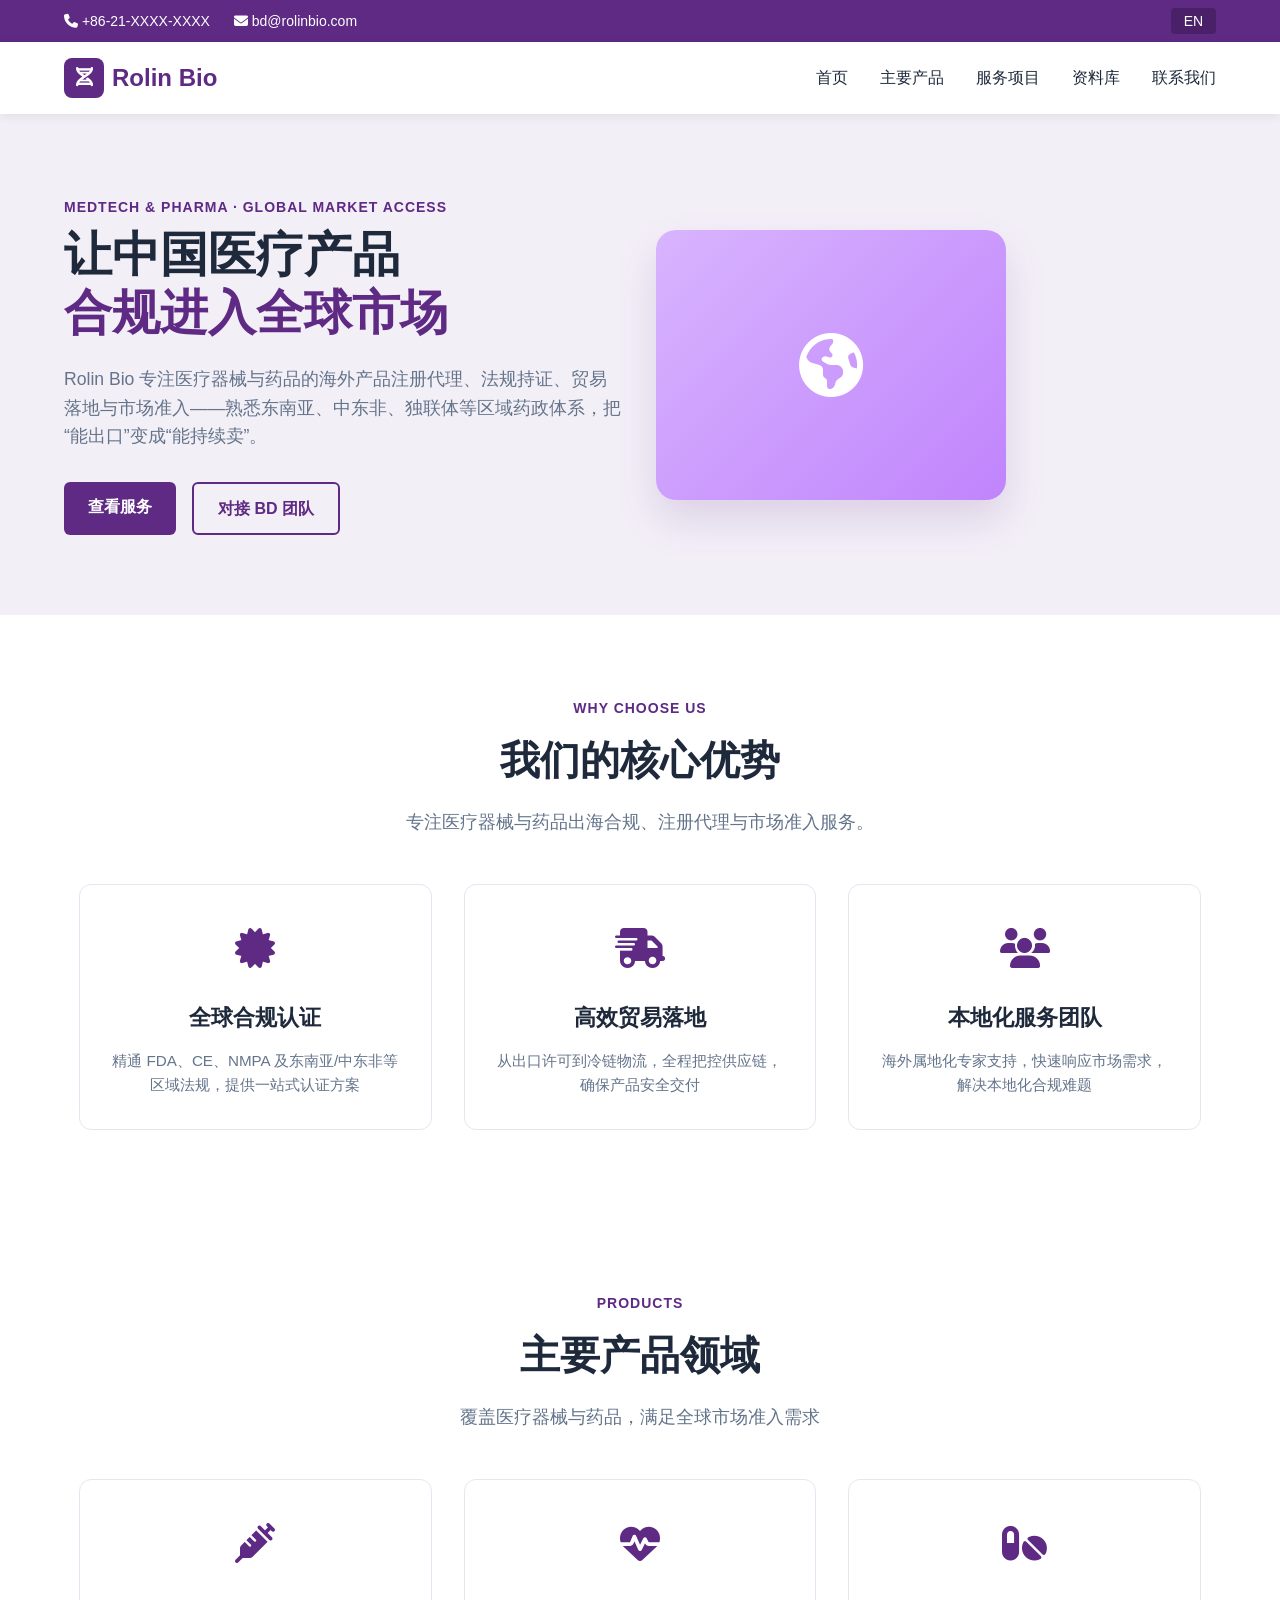
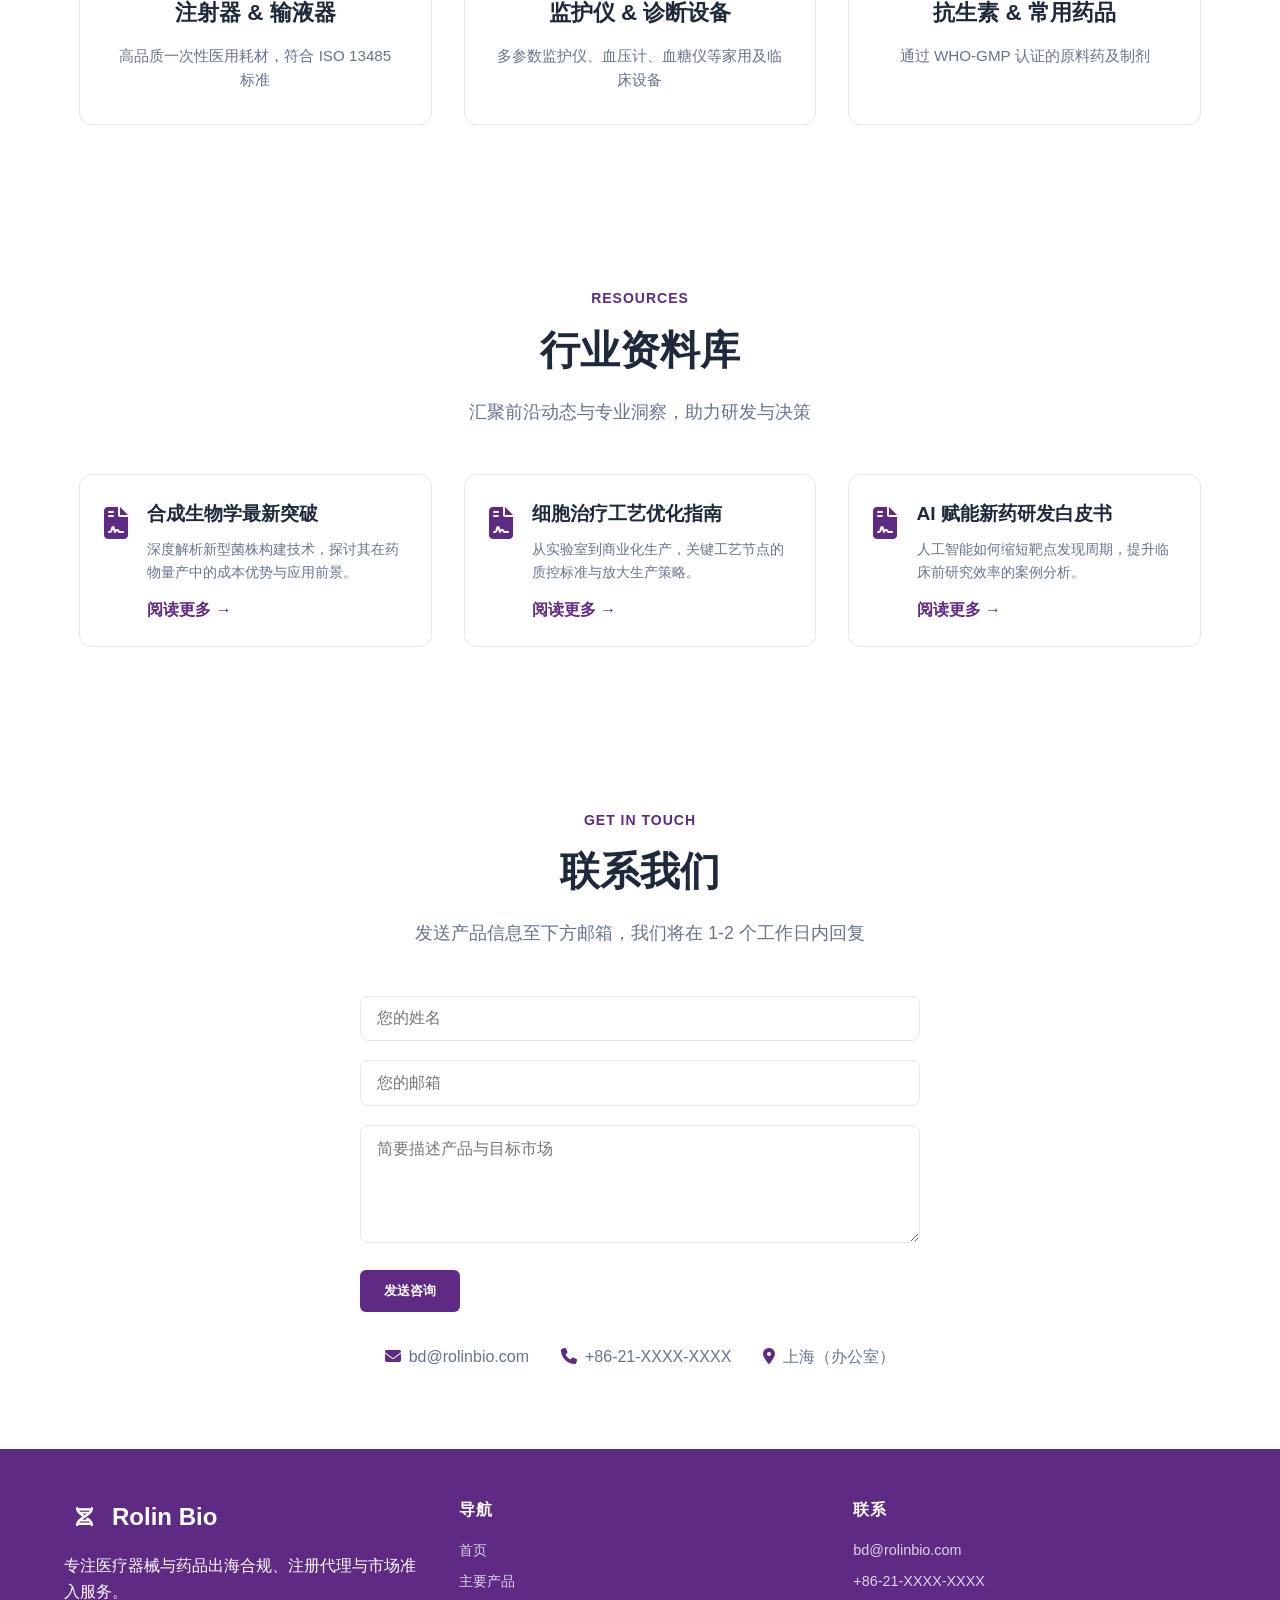
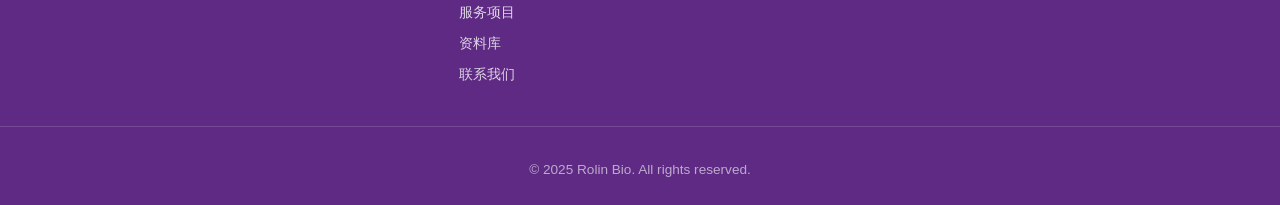
==== index.html @ 02b249c3 "Update index.html" ====
<!DOCTYPE html>
<html lang="zh-CN">
<head>
  <meta charset="UTF-8" />
  <meta name="viewport" content="width=device-width, initial-scale=1.0" />
  <title>Rolin Bio | 医疗器械与药品出海专家</title>
  <link rel="stylesheet" href="https://cdnjs.cloudflare.com/ajax/libs/font-awesome/6.4.0/css/all.min.css" />
  <style>
    *{margin:0;padding:0;box-sizing:border-box}
    body{font-family:'Inter',-apple-system,BlinkMacSystemFont,'Segoe UI',Roboto,sans-serif;line-height:1.6;color:#1e293b;background:#fff}
    :root{--primary:#5E2A84;--primary-dark:#4A2169;--primary-light:#F3EFF7;--text-dark:#1e293b;--text-light:#64748b;--white:#fff;--border:#e2e8f0}
    .container{width:90%;max-width:1200px;margin:0 auto;padding:0 15px}
    .tag{display:inline-block;font-size:.875rem;font-weight:600;text-transform:uppercase;letter-spacing:1px;color:var(--primary);margin-bottom:.5rem}
    .btn{display:inline-block;padding:.75rem 1.5rem;border-radius:6px;text-decoration:none;font-weight:600;cursor:pointer;transition:all .3s ease;border:none}
    .btn-primary{background:var(--primary);color:var(--white)}.btn-primary:hover{background:var(--primary-dark)}
    .btn-outline{background:transparent;color:var(--primary);border:2px solid var(--primary)}.btn-outline:hover{background:var(--primary);color:var(--white)}
    .tb{background:var(--primary);color:var(--white);padding:.5rem 0}
    .tb-in{display:flex;justify-content:space-between;align-items:center;width:90%;max-width:1200px;margin:0 auto}
    .tb-l span{margin-right:1.5rem;font-size:.875rem}
    .tb-r .lang-btn{background:var(--primary-dark);color:var(--white);border:none;padding:.3rem .8rem;border-radius:4px;cursor:pointer;font-size:.875rem}
    .hb{background:var(--white);box-shadow:0 2px 10px rgba(0,0,0,.08);position:sticky;top:0;z-index:100}
    .hb-in{display:flex;justify-content:space-between;align-items:center;width:90%;max-width:1200px;margin:0 auto;padding:1rem 0}
    .logo{display:flex;align-items:center;text-decoration:none;font-size:1.5rem;font-weight:700;color:var(--primary)}
    .logo .ico{width:40px;height:40px;margin-right:.5rem;background:var(--primary);border-radius:8px;display:flex;align-items:center;justify-content:center;color:var(--white);font-size:1.2rem}
    .hm ul{display:flex;list-style:none}
    .hm li{margin-left:2rem}
    .hm a{text-decoration:none;color:var(--text-dark);font-weight:500;transition:color .3s}
    .hm a:hover,.hm a.active{color:var(--primary)}
    .hb-burger{display:none;flex-direction:column;justify-content:space-around;width:30px;height:25px;background:transparent;border:none;cursor:pointer}
    .hb-burger span{display:block;height:3px;width:100%;background:var(--text-dark);border-radius:3px}
    .hero{padding:5rem 0;background:var(--primary-light)}
    .hero-in{display:flex;align-items:center;justify-content:space-between;width:90%;max-width:1200px;margin:0 auto}
    .hero-text{flex:1;padding-right:2rem}
    .hero-text h1{font-size:3rem;line-height:1.2;margin-bottom:1.5rem;color:var(--text-dark)}
    .hero-text h1 span{color:var(--primary)}
    .hero-text p{font-size:1.1rem;color:var(--text-light);margin-bottom:2rem;max-width:580px}
    .hero-btns{display:flex;gap:1rem}
    .hero-img{flex:1;text-align:center}
    .hero-img .placeholder{width:350px;height:270px;background:linear-gradient(135deg,#d8b4fe,#c084fc);border-radius:20px;display:flex;align-items:center;justify-content:center;color:var(--white);font-size:4rem;box-shadow:0 20px 40px rgba(94,42,132,.15)}
    .section-header{text-align:center;margin-bottom:3rem}
    .section-header h2{font-size:2.5rem;color:var(--text-dark);margin-bottom:1rem}
    .section-header p{font-size:1.1rem;color:var(--text-light);max-width:660px;margin:0 auto}
    .features,.products,.resources,.contact{padding:5rem 0}
    .features-grid,.products-grid,.resources-list{display:grid;grid-template-columns:repeat(auto-fit,minmax(280px,1fr));gap:2rem}
    .card{background:var(--white);border:1px solid var(--border);border-radius:12px;padding:2rem;text-align:center;transition:transform .3s,box-shadow .3s}
    .card:hover{transform:translateY(-5px);box-shadow:0 12px 24px rgba(0,0,0,.06)}
    .card .icon{font-size:2.5rem;color:var(--primary);margin-bottom:1.2rem}
    .card h3{font-size:1.4rem;margin-bottom:.8rem;color:var(--text-dark)}
    .card p{color:var(--text-light);font-size:.95rem}
    .resource-card{background:var(--white);border:1px solid var(--border);border-radius:12px;padding:1.5rem;display:flex;gap:1.2rem;align-items:flex-start}
    .resource-card .icon{font-size:2rem;color:var(--primary)}
    .resource-card h3{font-size:1.2rem;margin-bottom:.5rem;color:var(--text-dark)}
    .resource-card p{color:var(--text-light);font-size:.9rem;margin-bottom:.8rem}
    .resource-link{color:var(--primary);font-weight:600;text-decoration:none}
    .contact-form{max-width:560px;margin:0 auto 2rem}
    .form-group{margin-bottom:1.2rem}
    .form-group input,.form-group textarea{width:100%;padding:.8rem 1rem;border:1px solid var(--border);border-radius:8px;font-size:1rem;font-family:inherit;transition:border-color .3s}
    .form-group input:focus,.form-group textarea:focus{outline:none;border-color:var(--primary)}
    .contact-info{display:flex;justify-content:center;gap:2rem;flex-wrap:wrap;margin-top:2rem}
    .info-item{display:flex;align-items:center;gap:.5rem;color:var(--text-light)}
    .info-item i{color:var(--primary)}
    .ft{background:var(--primary);color:var(--white);padding:3rem 0 1.5rem}
    .fg{display:grid;grid-template-columns:repeat(auto-fit,minmax(200px,1fr));gap:2rem;width:90%;max-width:1200px;margin:0 auto}
    .fb .logo{color:var(--white);margin-bottom:1rem}
    .ff h4{font-size:1rem;margin-bottom:1rem;text-transform:uppercase;letter-spacing:1px}
    .ff a,.ff p{color:rgba(255,255,255,.8);text-decoration:none;display:block;margin-bottom:.5rem;font-size:.9rem}
    .ff a:hover{color:var(--white)}
    .fbot{text-align:center;padding-top:2rem;margin-top:2rem;border-top:1px solid rgba(255,255,255,.15);font-size:.85rem;color:rgba(255,255,255,.6)}
    @media(max-width:868px){
      .hm ul{display:none;flex-direction:column;background:var(--white);position:absolute;top:73px;left:0;width:100%;padding:1.5rem;box-shadow:0 8px 16px rgba(0,0,0,.1)}
      .hm ul.open{display:flex}
      .hm li{margin:.5rem 0}
      .hb-burger{display:flex}
      .hero-in{flex-direction:column;text-align:center}
      .hero-text{padding-right:0;margin-bottom:2rem}
      .hero-btns{justify-content:center}
      .hero-img .placeholder{width:280px;height:210px;font-size:3rem}
    }
    @media(max-width:480px){.hero-text h1{font-size:2rem}.section-header h2{font-size:1.8rem}}
  </style>
</head>
<body>
<div class="tb"><div class="tb-in">
  <div class="tb-l"><span><i class="fa-solid fa-phone"></i> +86-21-XXXX-XXXX</span><span><i class="fa-solid fa-envelope"></i> bd@rolinbio.com</span></div>
  <div class="tb-r"><button id="langBtn" class="lang-btn">EN</button></div>
</div></div>
<header class="hb"><div class="hb-in">
  <a href="index.html" class="logo"><span class="ico"><i class="fa-solid fa-dna"></i></span> Rolin Bio</a>
  <nav class="hm"><ul id="menu">
    <li><a href="index.html" data-i18n="m-home">首页</a></li>
    <li><a href="product.html" data-i18n="m-prod">主要产品</a></li>
    <li><a href="services.html" data-i18n="m-serv">服务项目</a></li>
    <li><a href="library.html" data-i18n="m-lib">资料库</a></li>
    <li><a href="contact.html" data-i18n="m-contact">联系我们</a></li>
  </ul></nav>
  <button class="hb-burger" id="burgerBtn" aria-label="菜单"><span></span><span></span><span></span></button>
</div></header>
<section class="hero"><div class="hero-in">
  <div class="hero-text">
    <span class="tag" data-i18n="hero-tag">MEDTECH & PHARMA · GLOBAL MARKET ACCESS</span>
    <h1 data-i18n="hero-title">让中国医疗产品<br /><span>合规进入全球市场</span></h1>
    <p data-i18n="hero-desc">Rolin Bio 专注医疗器械与药品的海外产品注册代理、法规持证、贸易落地与市场准入——熟悉东南亚、中东非、独联体等区域药政体系，把“能出口”变成“能持续卖”。</p>
    <div class="hero-btns"><a href="services.html" class="btn btn-primary" data-i18n="hero-btn1">查看服务</a><a href="#contact" class="btn btn-outline" data-i18n="hero-btn2">对接 BD 团队</a></div>
  </div>
  <div class="hero-img"><div class="placeholder"><i class="fa-solid fa-globe-americas"></i></div></div>
</div></section>
<section class="features"><div class="container">
  <div class="section-header">
    <span class="tag" data-i18n="f-tag">WHY CHOOSE US</span>
    <h2 data-i18n="f-title">我们的核心优势</h2>
    <p data-i18n="f-desc">以合规为基石，以效率为核心，助力医疗产品全球化布局</p>
  </div>
  <div class="features-grid">
    <div class="card"><div class="icon"><i class="fa-solid fa-certificate"></i></div><h3 data-i18n="f1-title">全球合规认证</h3><p data-i18n="f1-desc">精通 FDA、CE、NMPA 及东南亚/中东非等区域法规，提供一站式认证方案</p></div>
    <div class="card"><div class="icon"><i class="fa-solid fa-shipping-fast"></i></div><h3 data-i18n="f2-title">高效贸易落地</h3><p data-i18n="f2-desc">从出口许可到冷链物流，全程把控供应链，确保产品安全交付</p></div>
    <div class="card"><div class="icon"><i class="fa-solid fa-users"></i></div><h3 data-i18n="f3-title">本地化服务团队</h3><p data-i18n="f3-desc">海外属地化专家支持，快速响应市场需求，解决本地化合规难题</p></div>
  </div>
</div></section>
<section class="products"><div class="container">
  <div class="section-header">
    <span class="tag" data-i18n="p-tag">PRODUCTS</span>
    <h2 data-i18n="p-title">主要产品领域</h2>
    <p data-i18n="p-desc">覆盖医疗器械与药品，满足全球市场准入需求</p>
  </div>
  <div class="products-grid">
    <div class="card"><div class="icon"><i class="fa-solid fa-syringe"></i></div><h3 data-i18n="p1-title">注射器 & 输液器</h3><p data-i18n="p1-desc">高品质一次性医用耗材，符合 ISO 13485 标准</p></div>
    <div class="card"><div class="icon"><i class="fa-solid fa-heart-pulse"></i></div><h3 data-i18n="p2-title">监护仪 & 诊断设备</h3><p data-i18n="p2-desc">多参数监护仪、血压计、血糖仪等家用及临床设备</p></div>
    <div class="card"><div class="icon"><i class="fa-solid fa-pills"></i></div><h3 data-i18n="p3-title">抗生素 & 常用药品</h3><p data-i18n="p3-desc">通过 WHO-GMP 认证的原料药及制剂</p></div>
  </div>
</div></section>
<section class="resources"><div class="container">
  <div class="section-header">
    <span class="tag" data-i18n="r-tag">RESOURCES</span>
    <h2 data-i18n="r-title">行业资料库</h2>
    <p data-i18n="r-desc">汇聚前沿动态与专业洞察，助力研发与决策</p>
  </div>
  <div class="resources-list">
    <article class="resource-card"><div class="icon"><i class="fa-solid fa-file-contract"></i></div><div><h3 data-i18n="r1-title">合成生物学最新突破</h3><p data-i18n="r1-desc">深度解析新型菌株构建技术，探讨其在药物量产中的成本优势与应用前景。</p><a href="#" class="resource-link" data-i18n="read-more">阅读更多 →</a></div></article>
    <article class="resource-card"><div class="icon"><i class="fa-solid fa-file-contract"></i></div><div><h3 data-i18n="r2-title">细胞治疗工艺优化指南</h3><p data-i18n="r2-desc">从实验室到商业化生产，关键工艺节点的质控标准与放大生产策略。</p><a href="#" class="resource-link" data-i18n="read-more">阅读更多 →</a></div></article>
    <article class="resource-card"><div class="icon"><i class="fa-solid fa-file-contract"></i></div><div><h3 data-i18n="r3-title">AI 赋能新药研发白皮书</h3><p data-i18n="r3-desc">人工智能如何缩短靶点发现周期，提升临床前研究效率的案例分析。</p><a href="#" class="resource-link" data-i18n="read-more">阅读更多 →</a></div></article>
  </div>
</div></section>
<section class="contact" id="contact"><div class="container">
  <div class="section-header">
    <span class="tag" data-i18n="ct-tag">GET IN TOUCH</span>
    <h2 data-i18n="ct-title">联系我们</h2>
    <p data-i18n="ct-lead">发送产品信息至下方邮箱，我们将在 1-2 个工作日内回复</p>
  </div>
  <form class="contact-form">
    <div class="form-group"><input type="text" placeholder="您的姓名" required data-i18n-placeholder="ct-name-placeholder" /></div>
    <div class="form-group"><input type="email" placeholder="您的邮箱" required data-i18n-placeholder="ct-mail-placeholder" /></div>
    <div class="form-group"><textarea placeholder="简要描述产品与目标市场" rows="5" required data-i18n-placeholder="ct-msg-placeholder"></textarea></div>
    <button type="submit" class="btn btn-primary" data-i18n="ct-send">发送咨询</button>
  </form>
  <div class="contact-info">
    <div class="info-item"><i class="fa-solid fa-envelope"></i><span data-i18n="ct-mail">bd@rolinbio.com</span></div>
    <div class="info-item"><i class="fa-solid fa-phone"></i><span data-i18n="ct-tel">+86-21-XXXX-XXXX</span></div>
    <div class="info-item"><i class="fa-solid fa-location-dot"></i><span data-i18n="ct-addr">上海（办公室）</span></div>
  </div>
</div></section>
<footer class="ft"><div class="fg">
  <div class="fb"><a href="index.html" class="logo"><span class="ico"><i class="fa-solid fa-dna"></i></span> Rolin Bio</a><p data-i18n="f-desc">专注医疗器械与药品出海合规、注册代理与市场准入服务。</p></div>
  <div class="ff"><h4 data-i18n="nav">导航</h4><a href="index.html" data-i18n="m-home">首页</a><a href="product.html" data-i18n="m-prod">主要产品</a><a href="services.html" data-i18n="m-serv">服务项目</a><a href="library.html" data-i18n="m-lib">资料库</a><a href="contact.html" data-i18n="m-contact">联系我们</a></div>
  <div class="ff"><h4 data-i18n="contact">联系</h4><p data-i18n="contact-email">bd@rolinbio.com</p><p data-i18n="contact-tel">+86-21-XXXX-XXXX</p></div>
</div><div class="fbot"><span>&copy; 2025 Rolin Bio. All rights reserved.</span></div></footer>
<script>
const L={zh:{"site-title":"Rolin Bio | 医疗器械与药品出海专家","m-home":"首页","m-prod":"主要产品","m-serv":"服务项目","m-lib":"资料库","m-contact":"联系我们","hero-tag":"MEDTECH & PHARMA · GLOBAL MARKET ACCESS","hero-title":"让中国医疗产品<br><span>合规进入全球市场</span>","hero-desc":"Rolin Bio 专注医疗器械与药品的海外产品注册代理、法规持证、贸易落地与市场准入——熟悉东南亚、中东非、独联体等区域药政体系，把“能出口”变成“能持续卖”。","hero-btn1":"查看服务","hero-btn2":"对接 BD 团队","f-tag":"WHY CHOOSE US","f-title":"我们的核心优势","f-desc":"以合规为基石，以效率为核心，助力医疗产品全球化布局","f1-title":"全球合规认证","f1-desc":"精通 FDA、CE、NMPA 及东南亚/中东非等区域法规，提供一站式认证方案","f2-title":"高效贸易落地","f2-desc":"从出口许可到冷链物流，全程把控供应链，确保产品安全交付","f3-title":"本地化服务团队","f3-desc":"海外属地化专家支持，快速响应市场需求，解决本地化合规难题","p-tag":"PRODUCTS","p-title":"主要产品领域","p-desc":"覆盖医疗器械与药品，满足全球市场准入需求","p1-title":"注射器 & 输液器","p1-desc":"高品质一次性医用耗材，符合 ISO 13485 标准","p2-title":"监护仪 & 诊断设备","p2-desc":"多参数监护仪、血压计、血糖仪等家用及临床设备","p3-title":"抗生素 & 常用药品","p3-desc":"通过 WHO-GMP 认证的原料药及制剂","r-tag":"RESOURCES","r-title":"行业资料库","r-desc":"汇聚前沿动态与专业洞察，助力研发与决策","r1-title":"合成生物学最新突破","r1-desc":"深度解析新型菌株构建技术，探讨其在药物量产中的成本优势与应用前景。","r2-title":"细胞治疗工艺优化指南","r2-desc":"从实验室到商业化生产，关键工艺节点的质控标准与放大生产策略。","r3-title":"AI 赋能新药研发白皮书","r3-desc":"人工智能如何缩短靶点发现周期，提升临床前研究效率的案例分析。","read-more":"阅读更多 →","ct-tag":"GET IN TOUCH","ct-title":"联系我们","ct-lead":"发送产品信息至下方邮箱，我们将在 1-2 个工作日内回复","ct-name-placeholder":"您的姓名","ct-mail-placeholder":"您的邮箱","ct-msg-placeholder":"简要描述产品与目标市场","ct-send":"发送咨询","ct-mail":"bd@rolinbio.com","ct-tel":"+86-21-XXXX-XXXX","ct-addr":"上海（办公室）","nav":"导航","contact":"联系","contact-email":"bd@rolinbio.com","contact-tel":"+86-21-XXXX-XXXX","f-desc":"专注医疗器械与药品出海合规、注册代理与市场准入服务。"},
en:{"site-title":"Rolin Bio | MedTech & Pharma Global Access","m-home":"Home","m-prod":"Products","m-serv":"Services","m-lib":"Resources","m-contact":"Contact","hero-tag":"MEDTECH & PHARMA · GLOBAL MARKET ACCESS","hero-title":"Bring Chinese Medical Products<br><span>Compliantly to Global Markets</span>","hero-desc":"Rolin Bio specializes in overseas product registration, regulatory holding, trade execution and market access for medical devices and pharmaceuticals — with deep knowledge of SEA, MENA and CIS frameworks.","hero-btn1":"Our Services","hero-btn2":"Talk to BD Team","f-tag":"WHY CHOOSE US","f-title":"Our Core Advantages","f-desc":"Built on compliance, driven by efficiency – empowering global expansion of medical products.","f1-title":"Global Compliance Certification","f1-desc":"Expertise in FDA, CE, NMPA and regional regulations across SEA, Middle East & Africa – one-stop certification solutions.","f2-title":"Efficient Trade Execution","f2-desc":"Full supply chain control from export permits to cold-chain logistics, ensuring safe delivery.","f3-title":"Local Service Teams","f3-desc":"On-ground experts in target markets providing rapid response and local compliance support.","p-tag":"PRODUCTS","p-title":"Core Product Areas","p-desc":"Covering medical devices and pharmaceuticals to meet global market access needs.","p1-title":"Syringes & Infusion Sets","p1-desc":"High-quality disposable medical consumables, ISO 13485 certified.","p2-title":"Monitors & Diagnostic Devices","p2-desc":"Multi-parameter monitors, blood pressure monitors, glucometers, etc.","p3-title":"Antibiotics & Common Drugs","p3-desc":"WHO-GMP certified APIs and formulations.","r-tag":"RESOURCES","r-title":"Industry Library","r-desc":"Curated insights and updates to support your R&D and decision-making.","r1-title":"Latest Breakthroughs in Synthetic Biology","r1-desc":"In-depth analysis of novel strain construction technology and its cost advantages in drug production.","r2-title":"Cell Therapy Process Optimization Guide","r2-desc":"Quality control standards and scale-up strategies from lab to commercial manufacturing.","r3-title":"AI-Empowered Drug R&D White Paper","r3-desc":"Case studies on how AI shortens target discovery cycles and improves preclinical efficiency.","read-more":"Read more →","ct-tag":"GET IN TOUCH","ct-title":"Contact Us","ct-lead":"Send product information to the email below – we reply within 1-2 business days.","ct-name-placeholder":"Your Name","ct-mail-placeholder":"Your Email","ct-msg-placeholder":"Briefly describe product & target market","ct-send":"Send Inquiry","ct-mail":"bd@rolinbio.com","ct-tel":"+86-21-XXXX-XXXX","ct-addr":"Shanghai (Office)","nav":"Navigation","contact":"Contact","contact-email":"bd@rolinbio.com","contact-tel":"+86-21-XXXX-XXXX","f-desc":"Specializing in medtech & pharma export compliance, registration agency and market access services."}};
let currentLang='zh';function renderLang(lang){const t=L[lang]||L.zh;document.querySelectorAll('[data-i18n]').forEach(el=>{const key=el.getAttribute('data-i18n');if(t[key]!==undefined)el.innerHTML=t[key]});document.querySelectorAll('[data-i18n-placeholder]').forEach(el=>{const key=el.getAttribute('data-i18n-placeholder');if(t[key]!==undefined)el.placeholder=t[key]});document.title=t['site-title']||'Rolin Bio';const btn=document.getElementById('langBtn');if(btn)btn.textContent=(lang==='zh'?'EN':'中文');document.documentElement.lang=lang;currentLang=lang}
document.addEventListener('DOMContentLoaded',()=>{document.getElementById('langBtn')?.addEventListener('click',()=>{renderLang(currentLang==='zh'?'en':'zh')});document.getElementById('burgerBtn')?.addEventListener('click',()=>{document.getElementById('menu')?.classList.toggle('open')});renderLang('zh')});
</script>
</body>
</html>
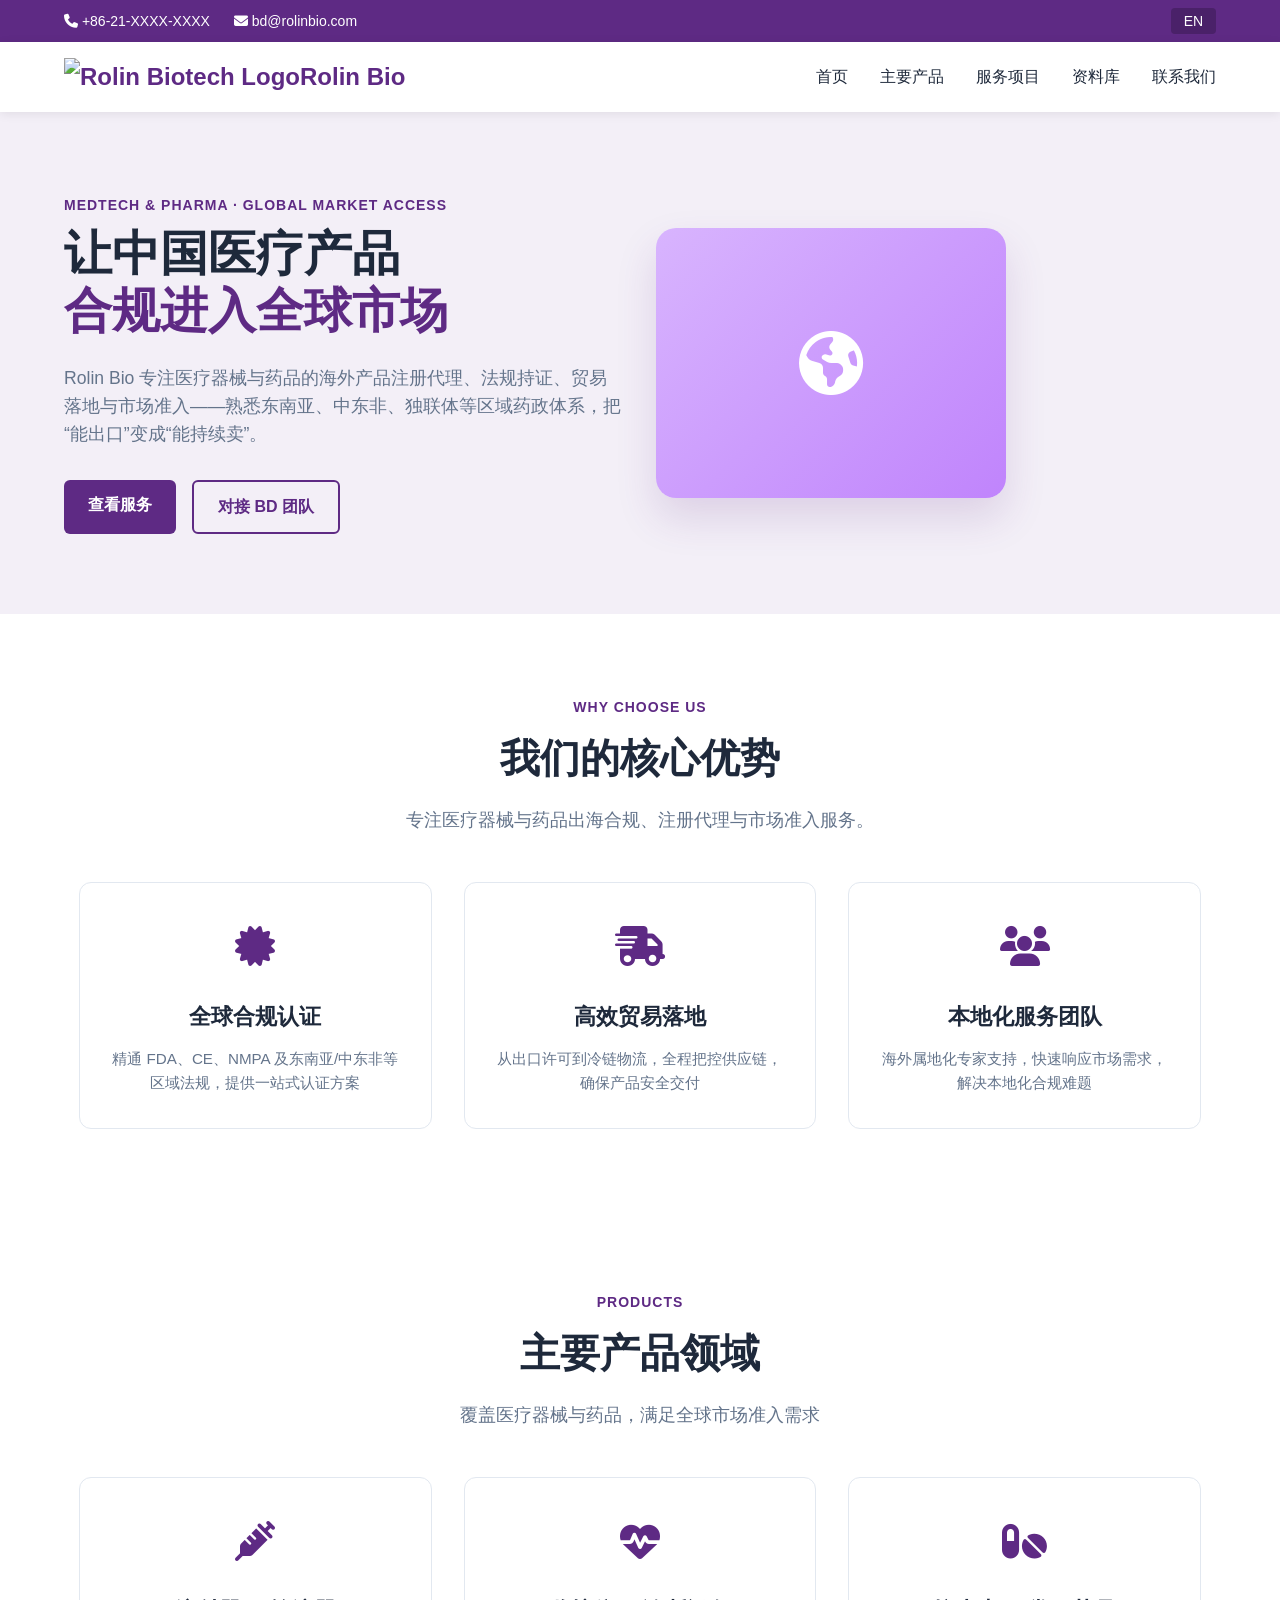
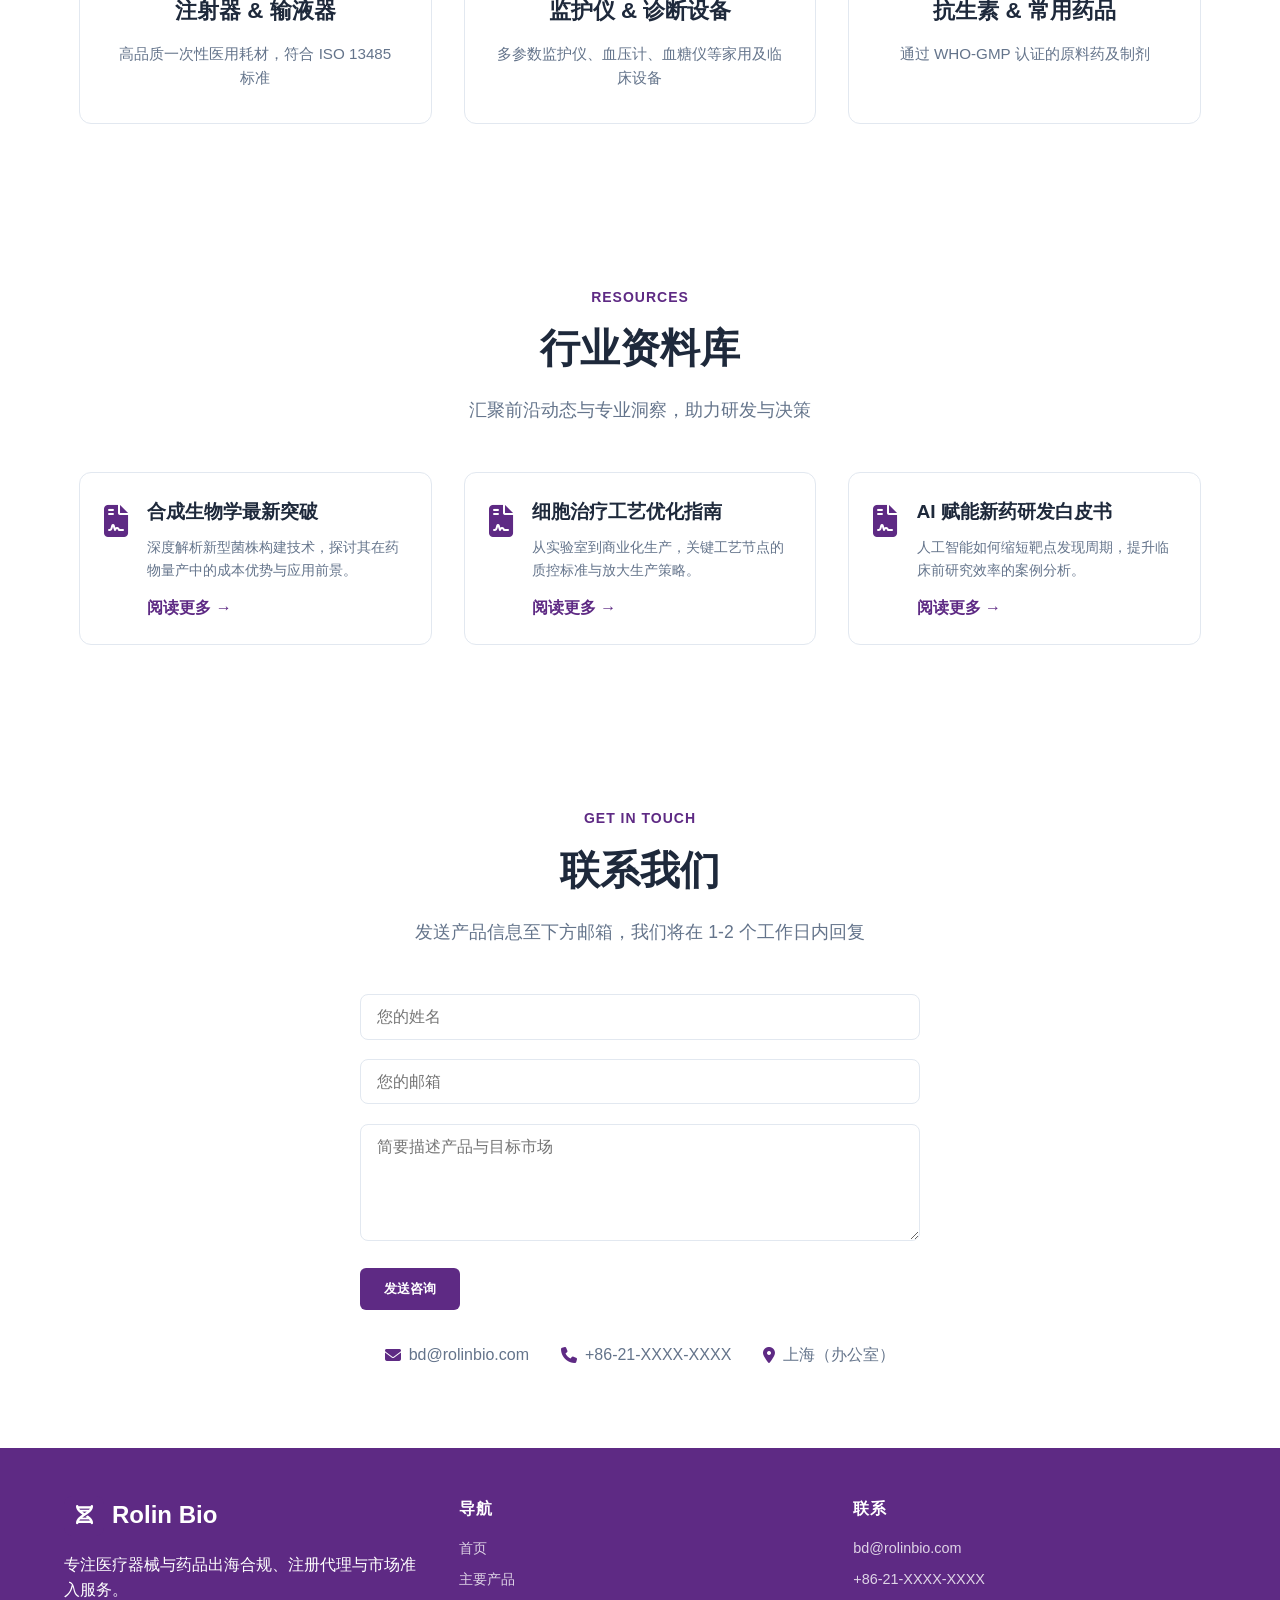
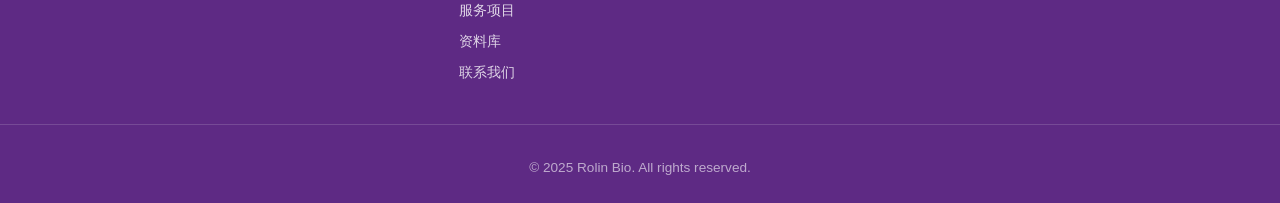
==== commit 2f44e02a: "Update index.html" ====
--- a/index.html
+++ b/index.html
@@ -85,7 +85,10 @@
   <div class="tb-r"><button id="langBtn" class="lang-btn">EN</button></div>
 </div></div>
 <header class="hb"><div class="hb-in">
-  <a href="index.html" class="logo"><span class="ico"><i class="fa-solid fa-dna"></i></span> Rolin Bio</a>
+<a href="index.html" class="logo">
+  <img src="images/logo.png" alt="Rolin Biotech Logo" class="logo-img" />
+  <span class="logo-text">Rolin Bio</span>
+</a>
   <nav class="hm"><ul id="menu">
     <li><a href="index.html" data-i18n="m-home">首页</a></li>
     <li><a href="product.html" data-i18n="m-prod">主要产品</a></li>
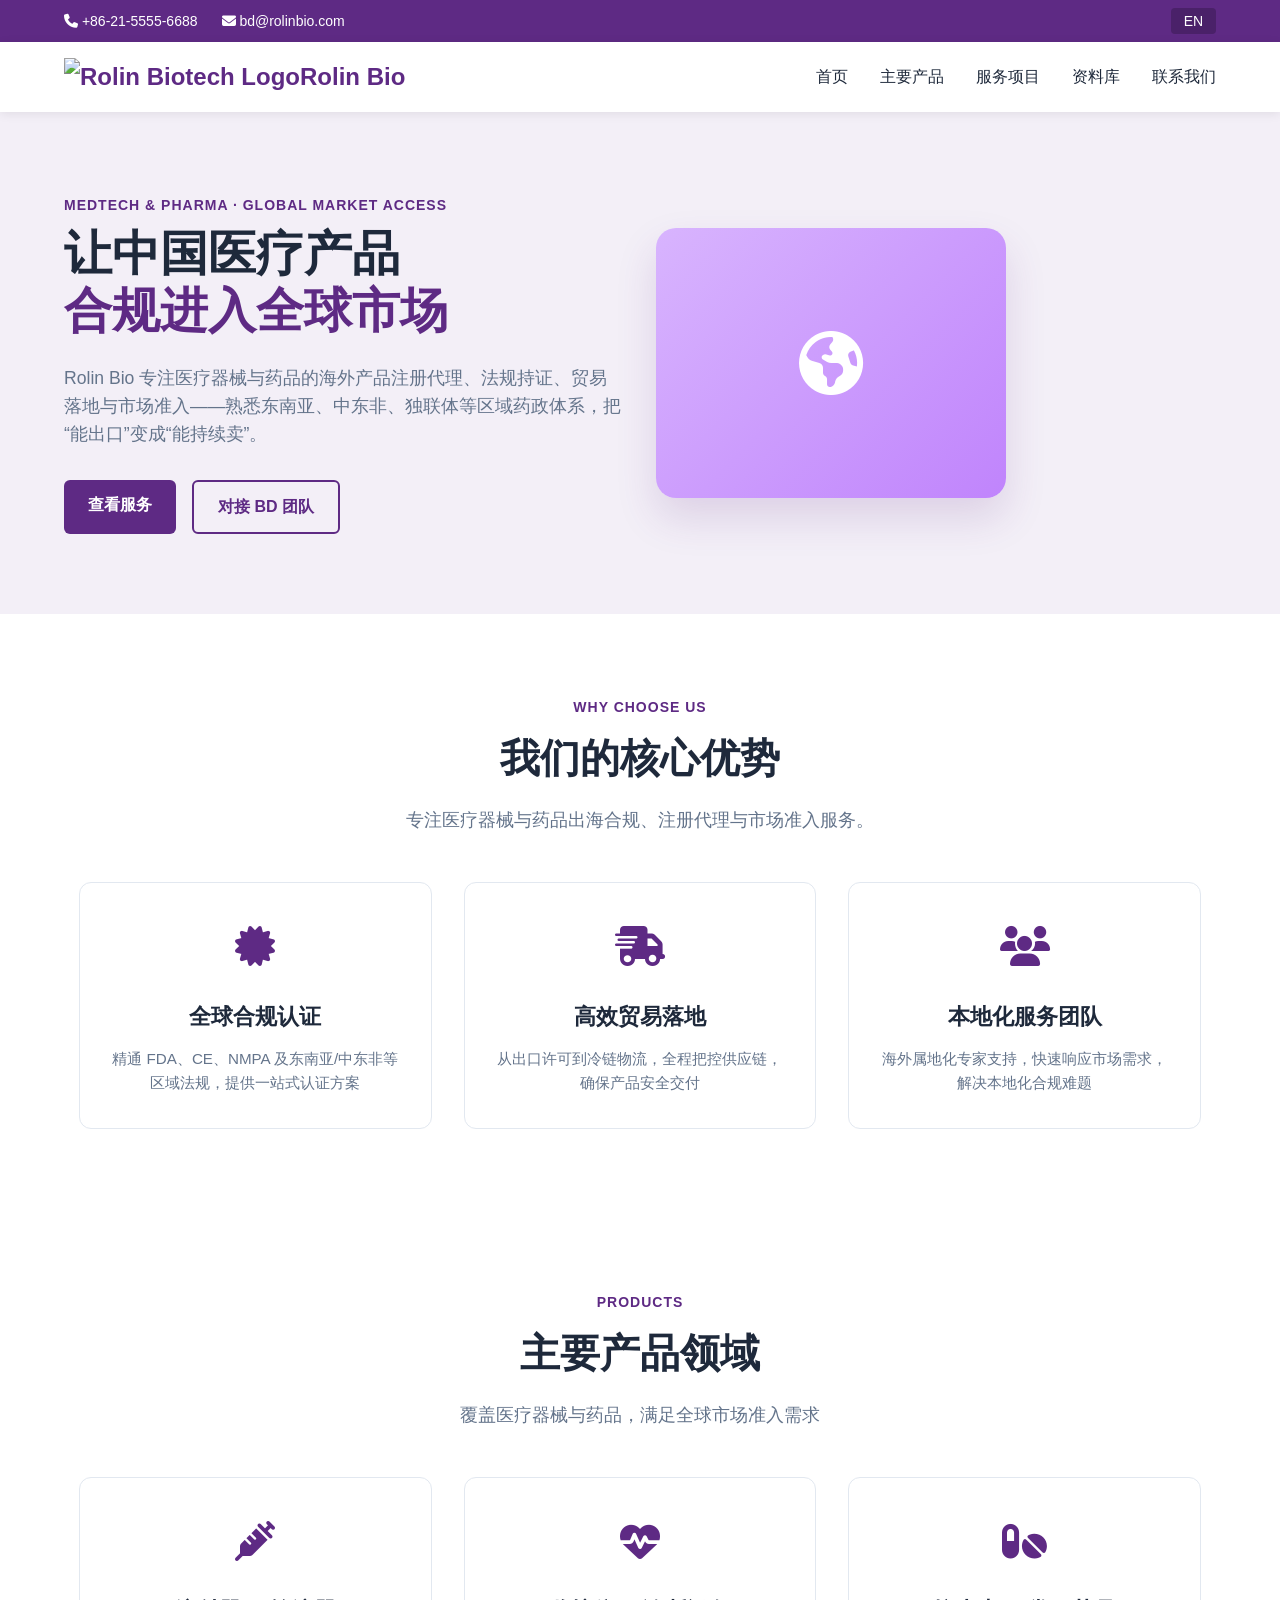
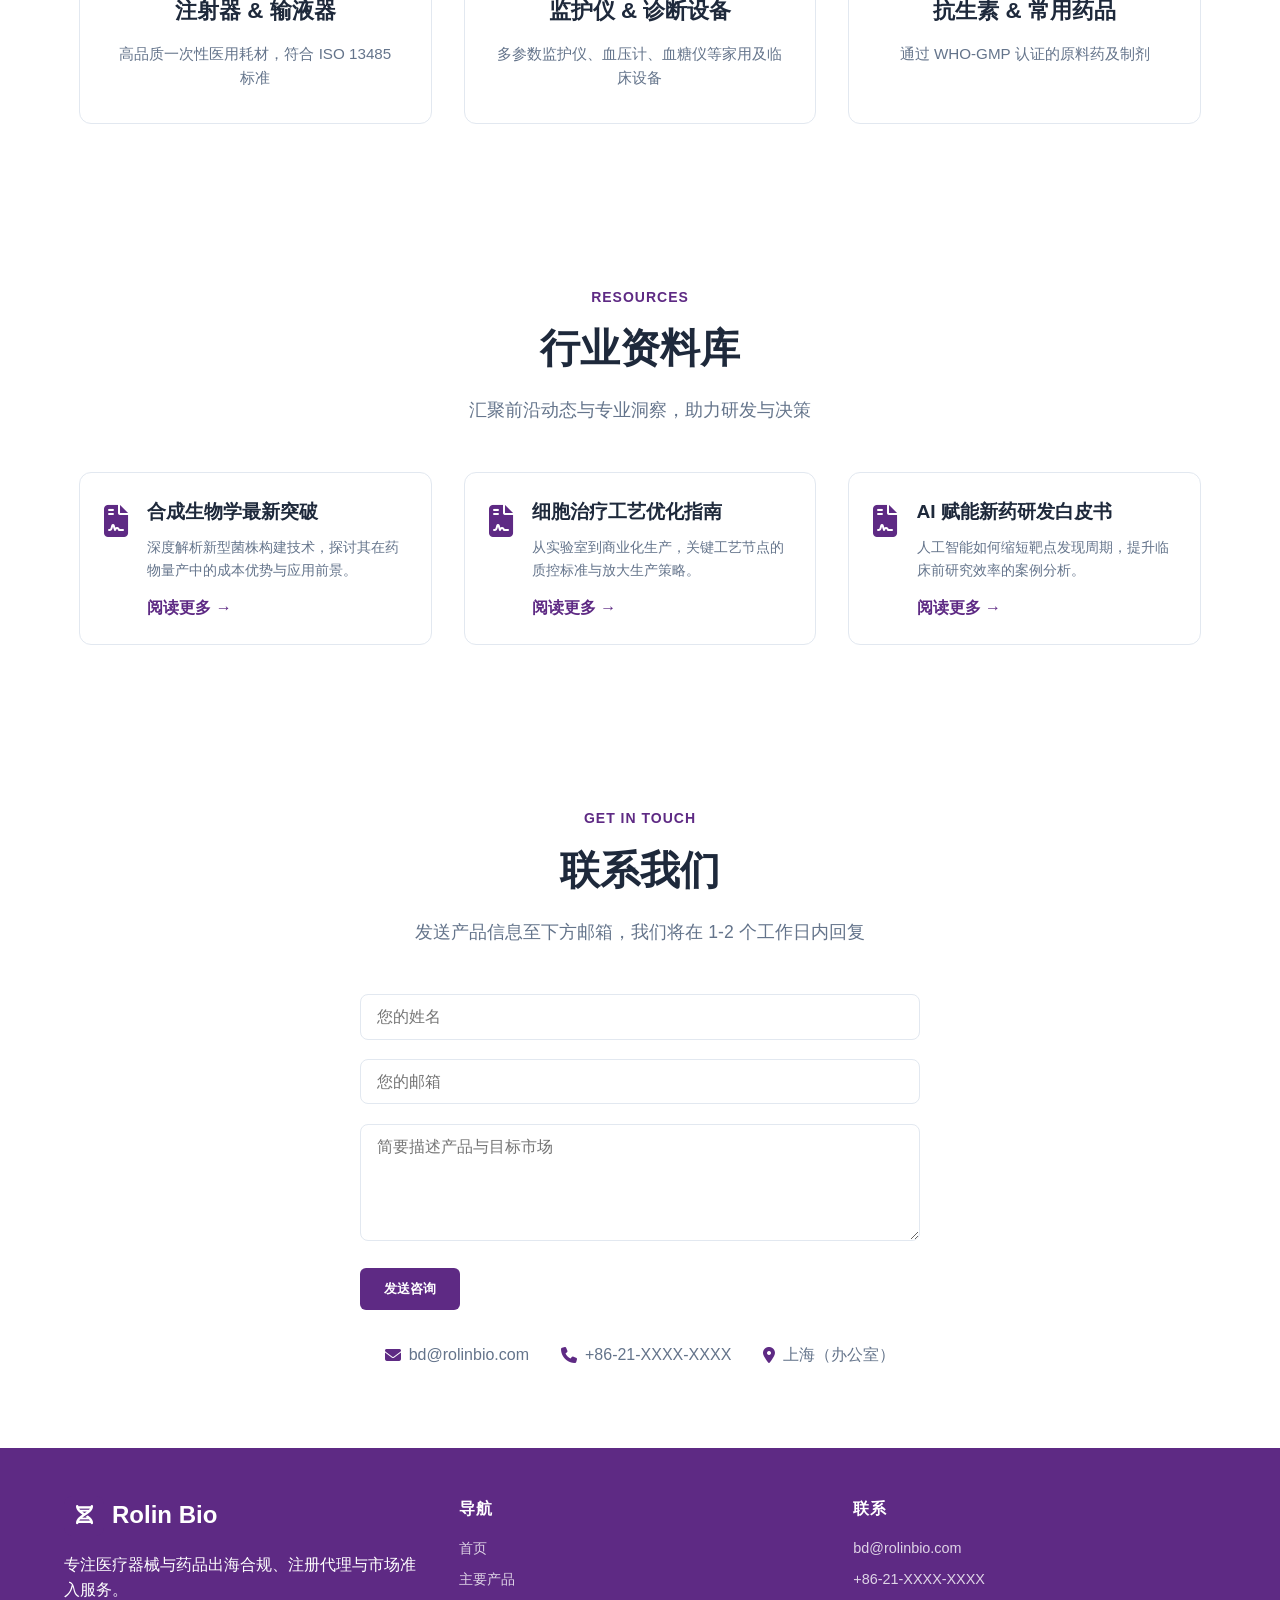
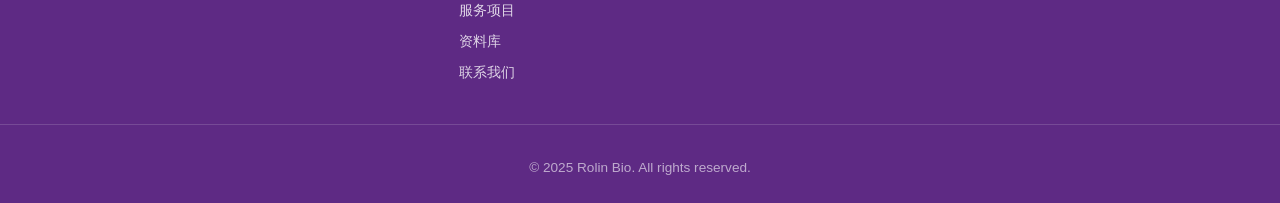
==== commit 75700e6c: "Update index.html" ====
--- a/index.html
+++ b/index.html
@@ -81,7 +81,7 @@
 </head>
 <body>
 <div class="tb"><div class="tb-in">
-  <div class="tb-l"><span><i class="fa-solid fa-phone"></i> +86-21-XXXX-XXXX</span><span><i class="fa-solid fa-envelope"></i> bd@rolinbio.com</span></div>
+  <div class="tb-l"><span><i class="fa-solid fa-phone"></i> +86-21-5555-6688</span><span><i class="fa-solid fa-envelope"></i> bd@rolinbio.com</span></div>
   <div class="tb-r"><button id="langBtn" class="lang-btn">EN</button></div>
 </div></div>
 <header class="hb"><div class="hb-in">
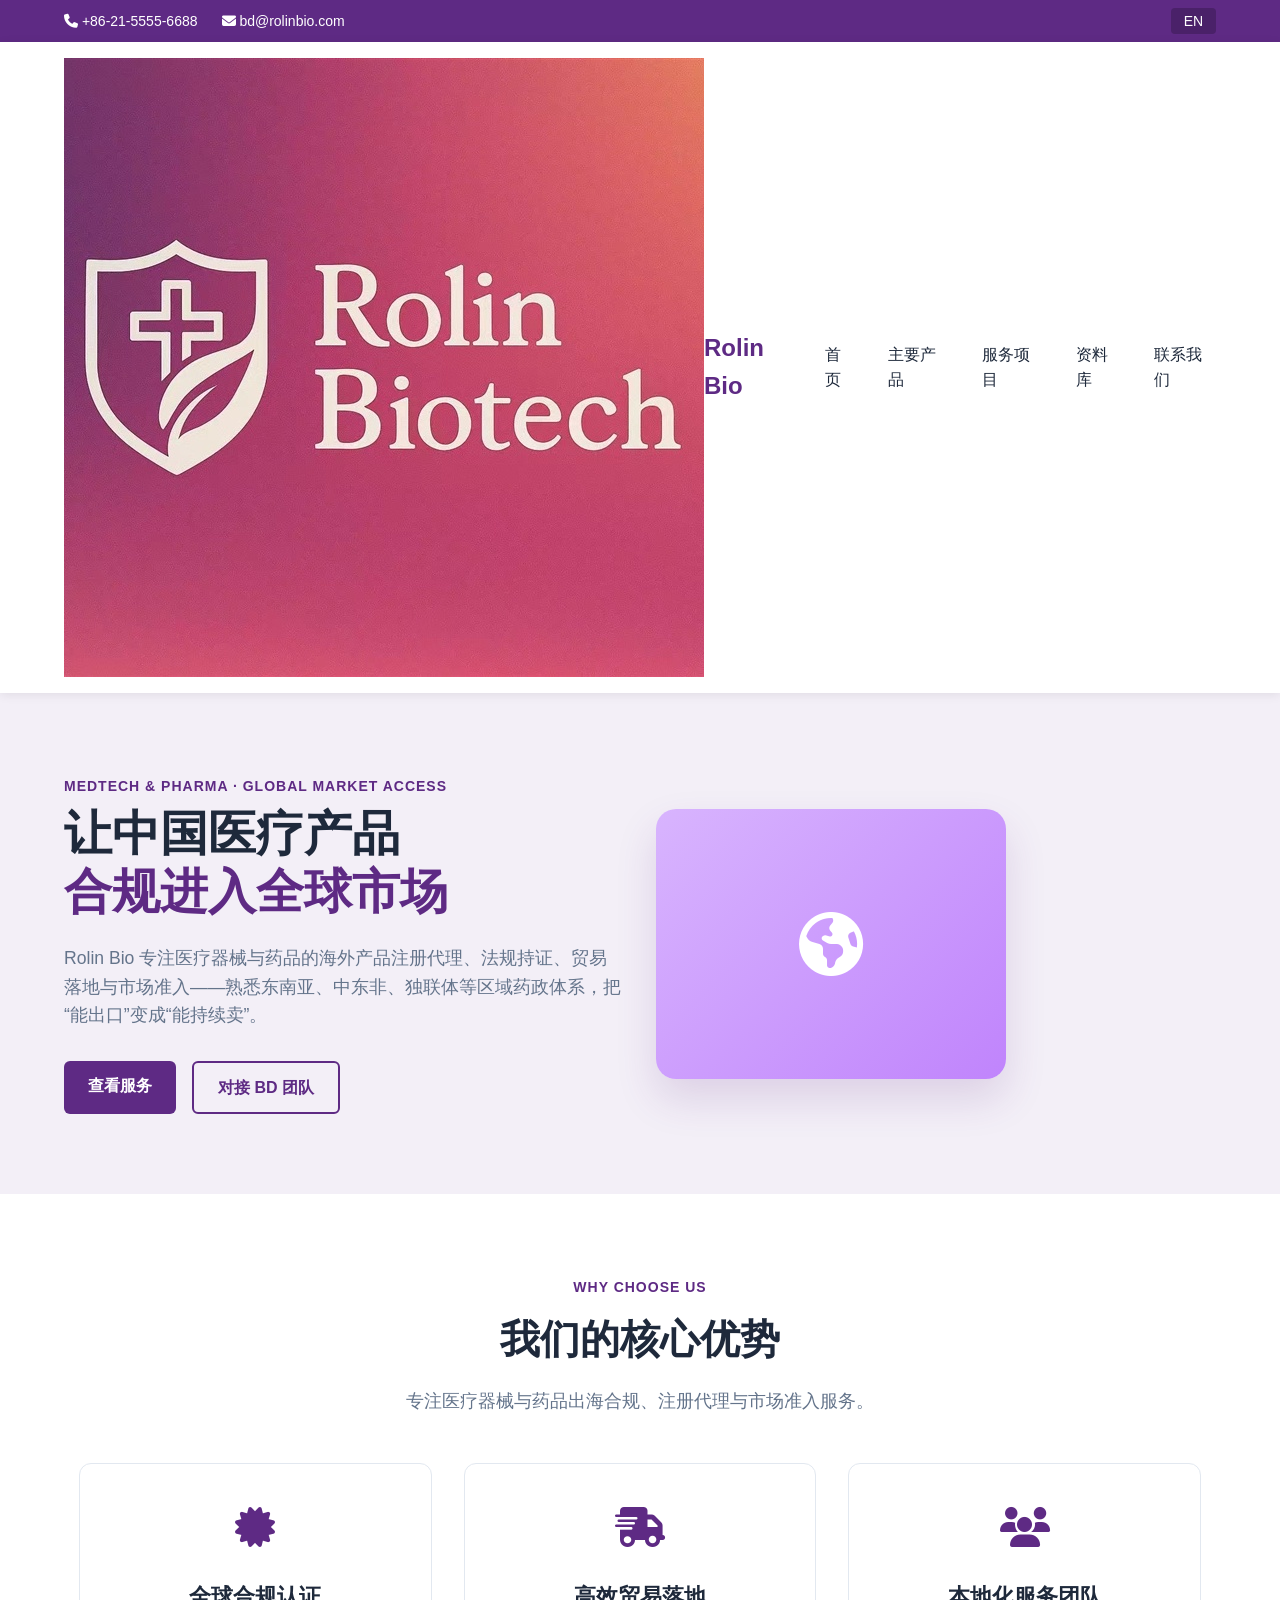
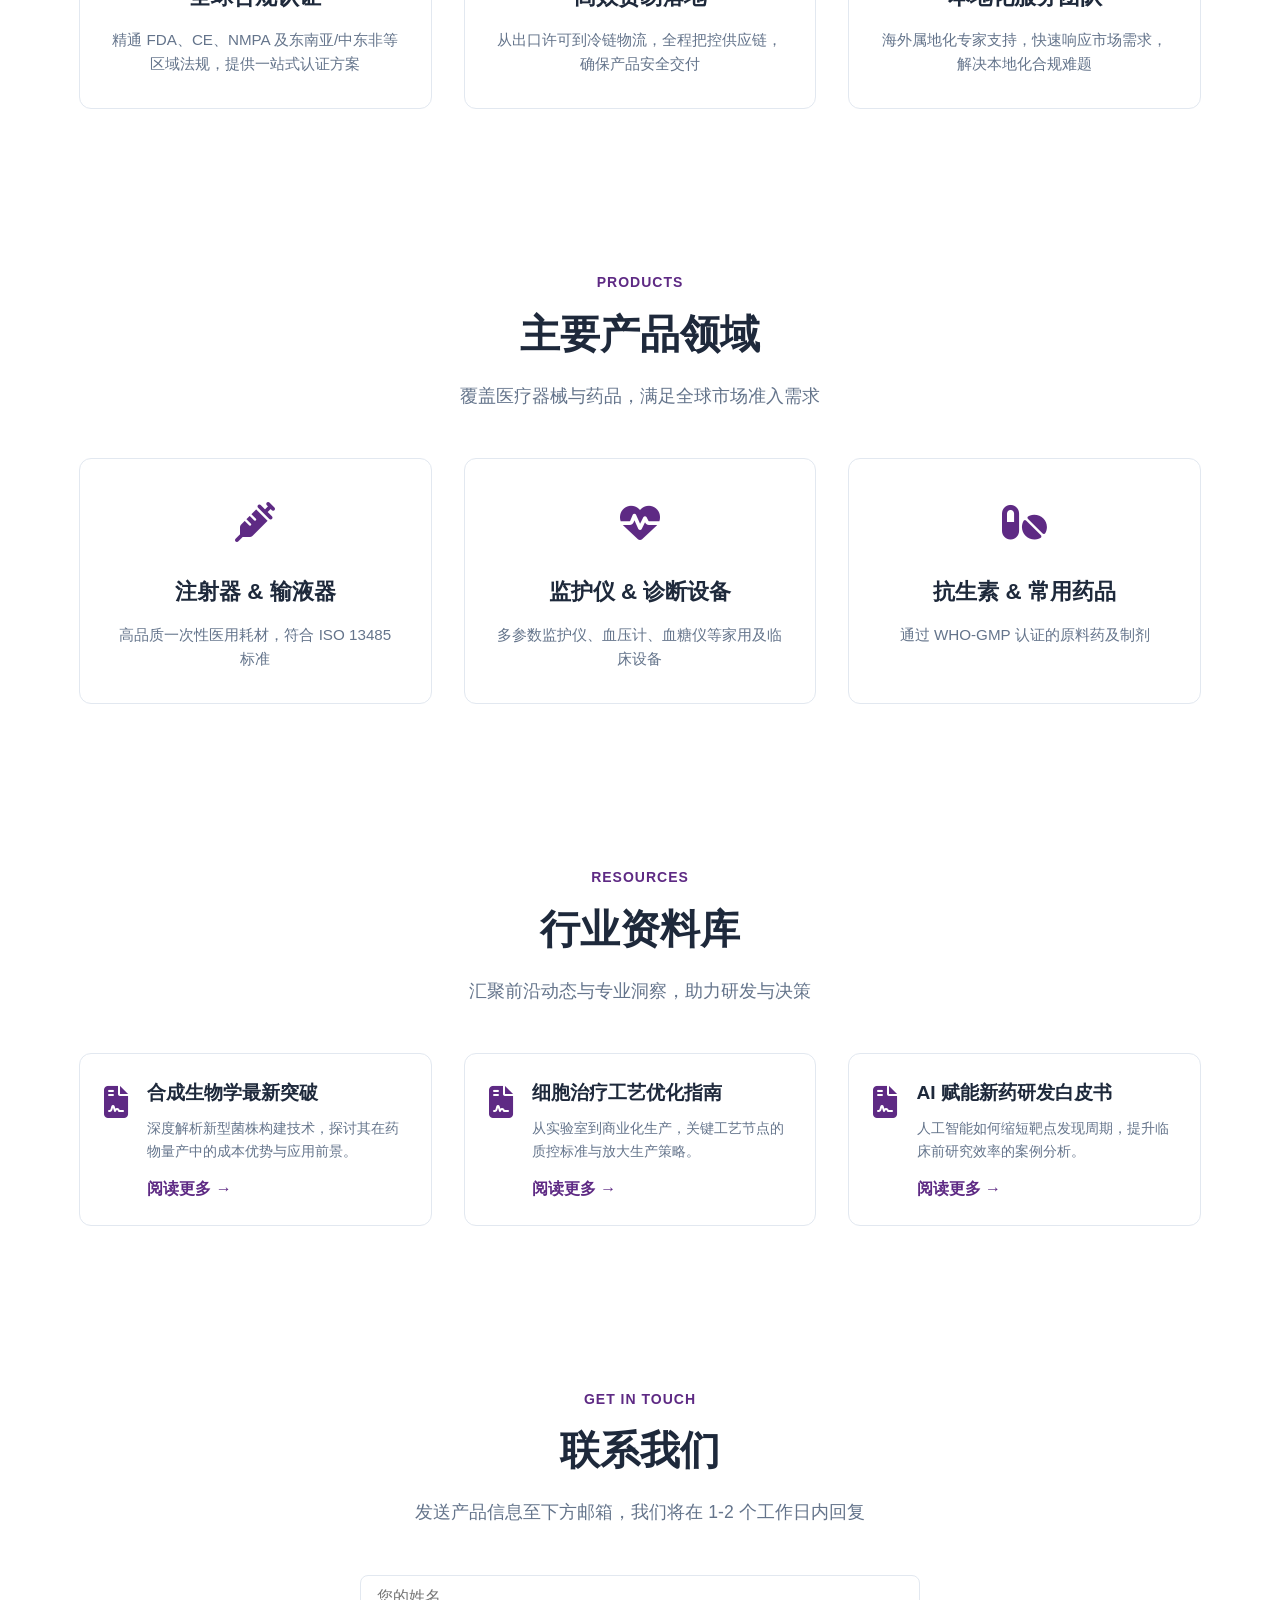
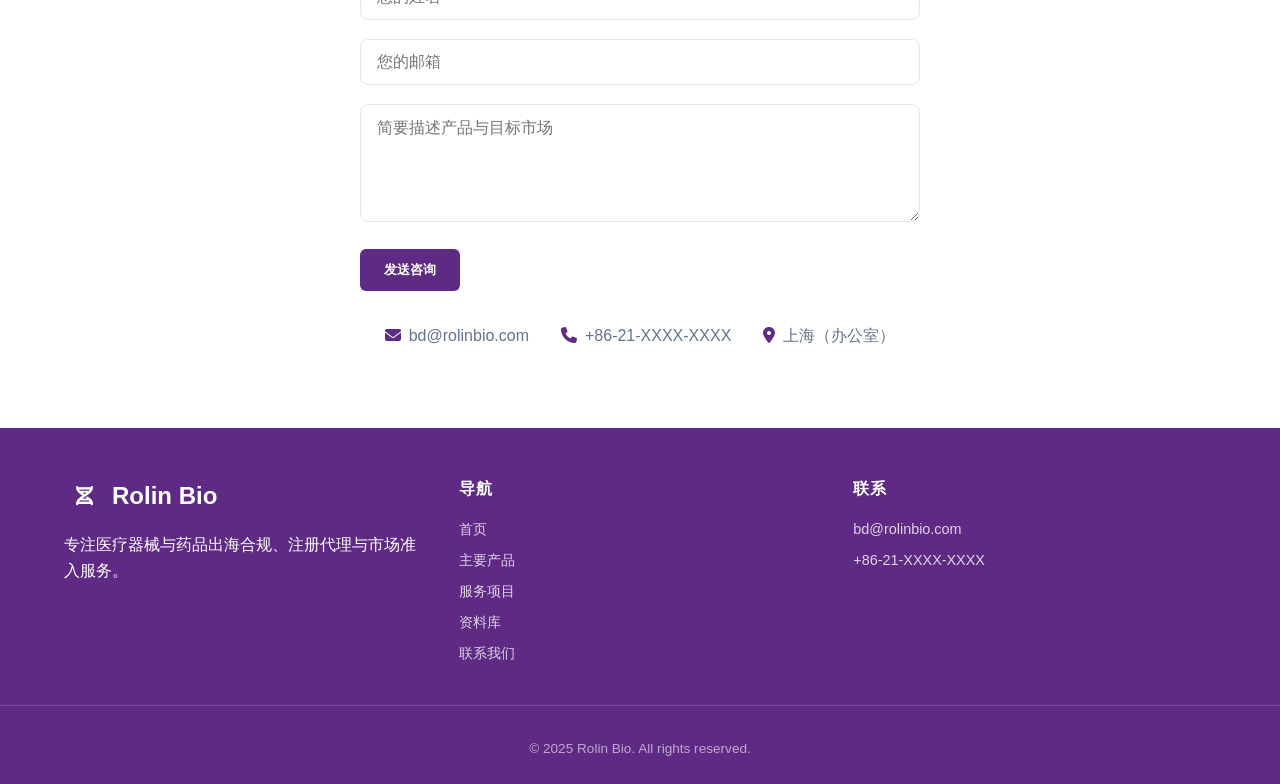
==== commit 05c8e3ca: "Update index.html" ====
--- a/index.html
+++ b/index.html
@@ -86,7 +86,7 @@
 </div></div>
 <header class="hb"><div class="hb-in">
 <a href="index.html" class="logo">
-  <img src="images/logo.png" alt="Rolin Biotech Logo" class="logo-img" />
+  <img src="Rolin logo.jpg" ...>
   <span class="logo-text">Rolin Bio</span>
 </a>
   <nav class="hm"><ul id="menu">
@@ -157,7 +157,7 @@
   </form>
   <div class="contact-info">
     <div class="info-item"><i class="fa-solid fa-envelope"></i><span data-i18n="ct-mail">bd@rolinbio.com</span></div>
-    <div class="info-item"><i class="fa-solid fa-phone"></i><span data-i18n="ct-tel">+86-21-XXXX-XXXX</span></div>
+    <div class="info-item"><i class="fa-solid fa-phone"></i><span data-i18n="ct-tel">+86-21-5555-6688</span></div>
     <div class="info-item"><i class="fa-solid fa-location-dot"></i><span data-i18n="ct-addr">上海（办公室）</span></div>
   </div>
 </div></section>
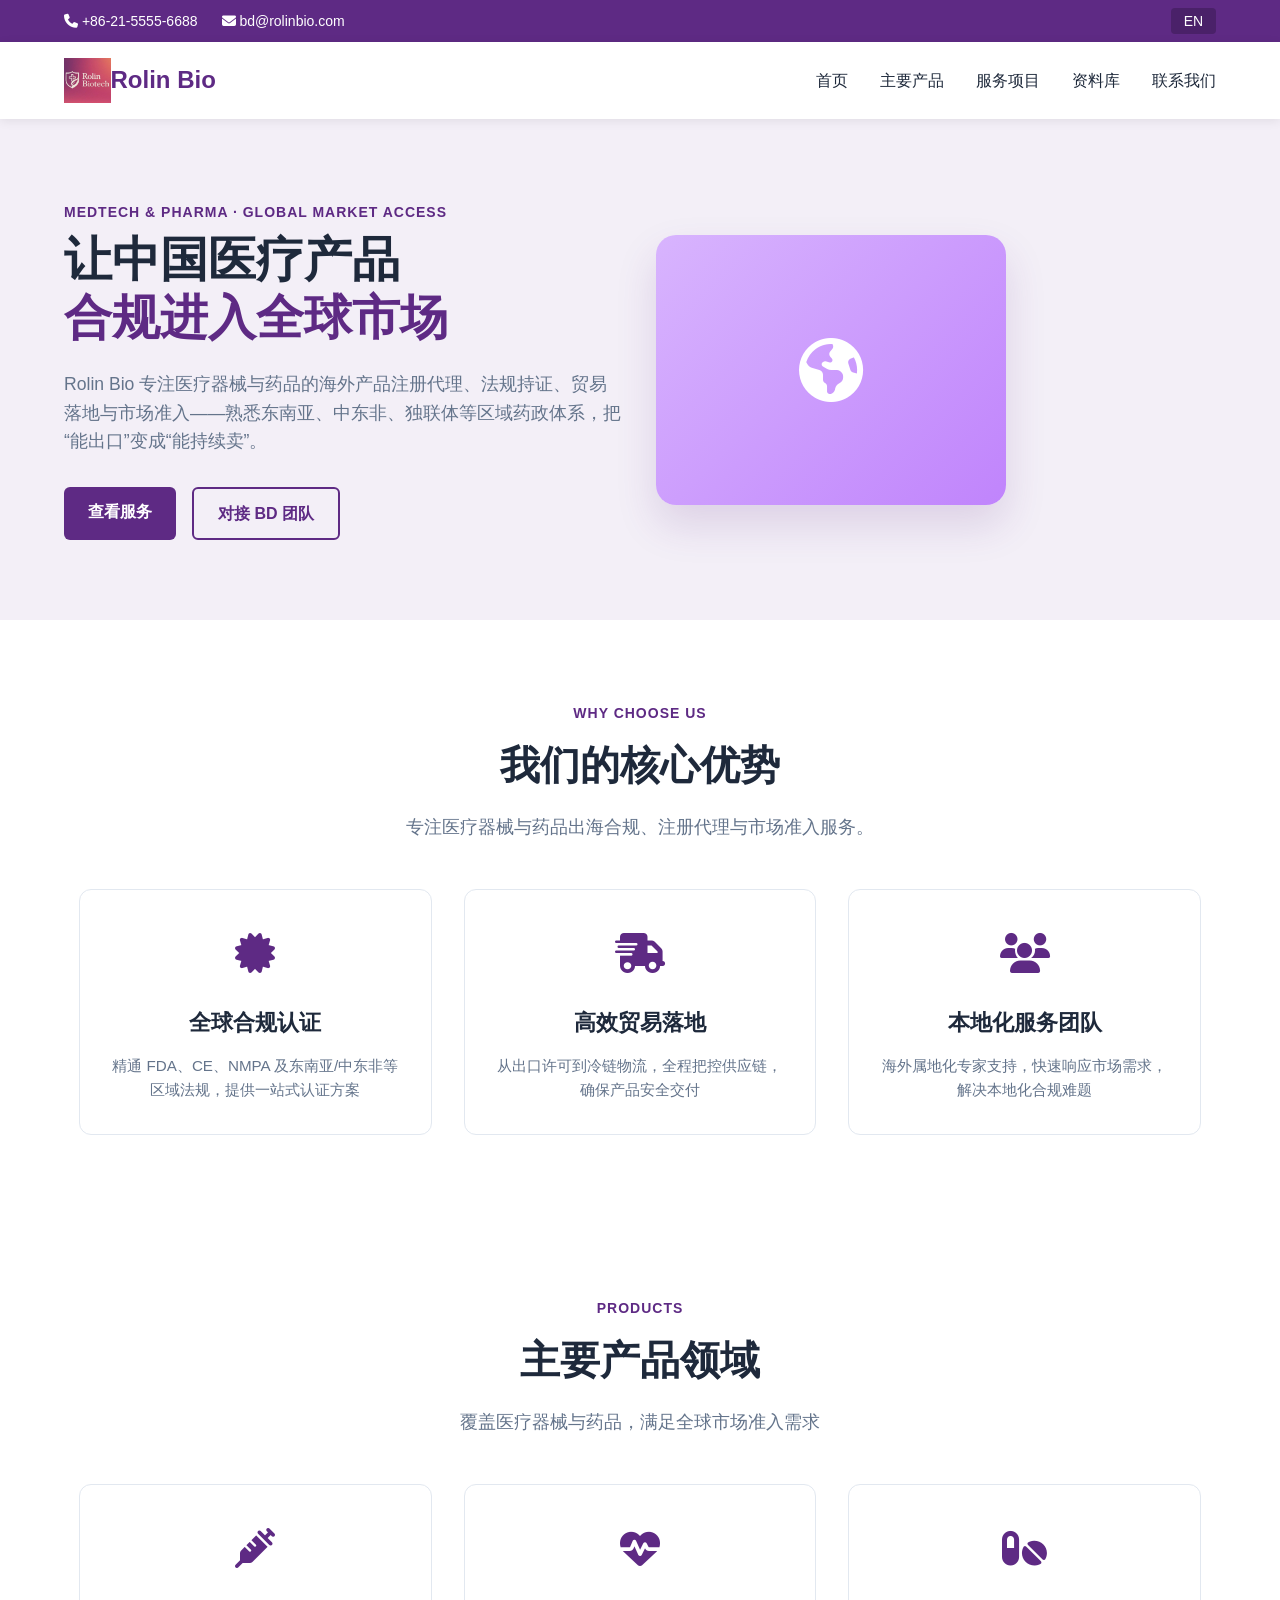
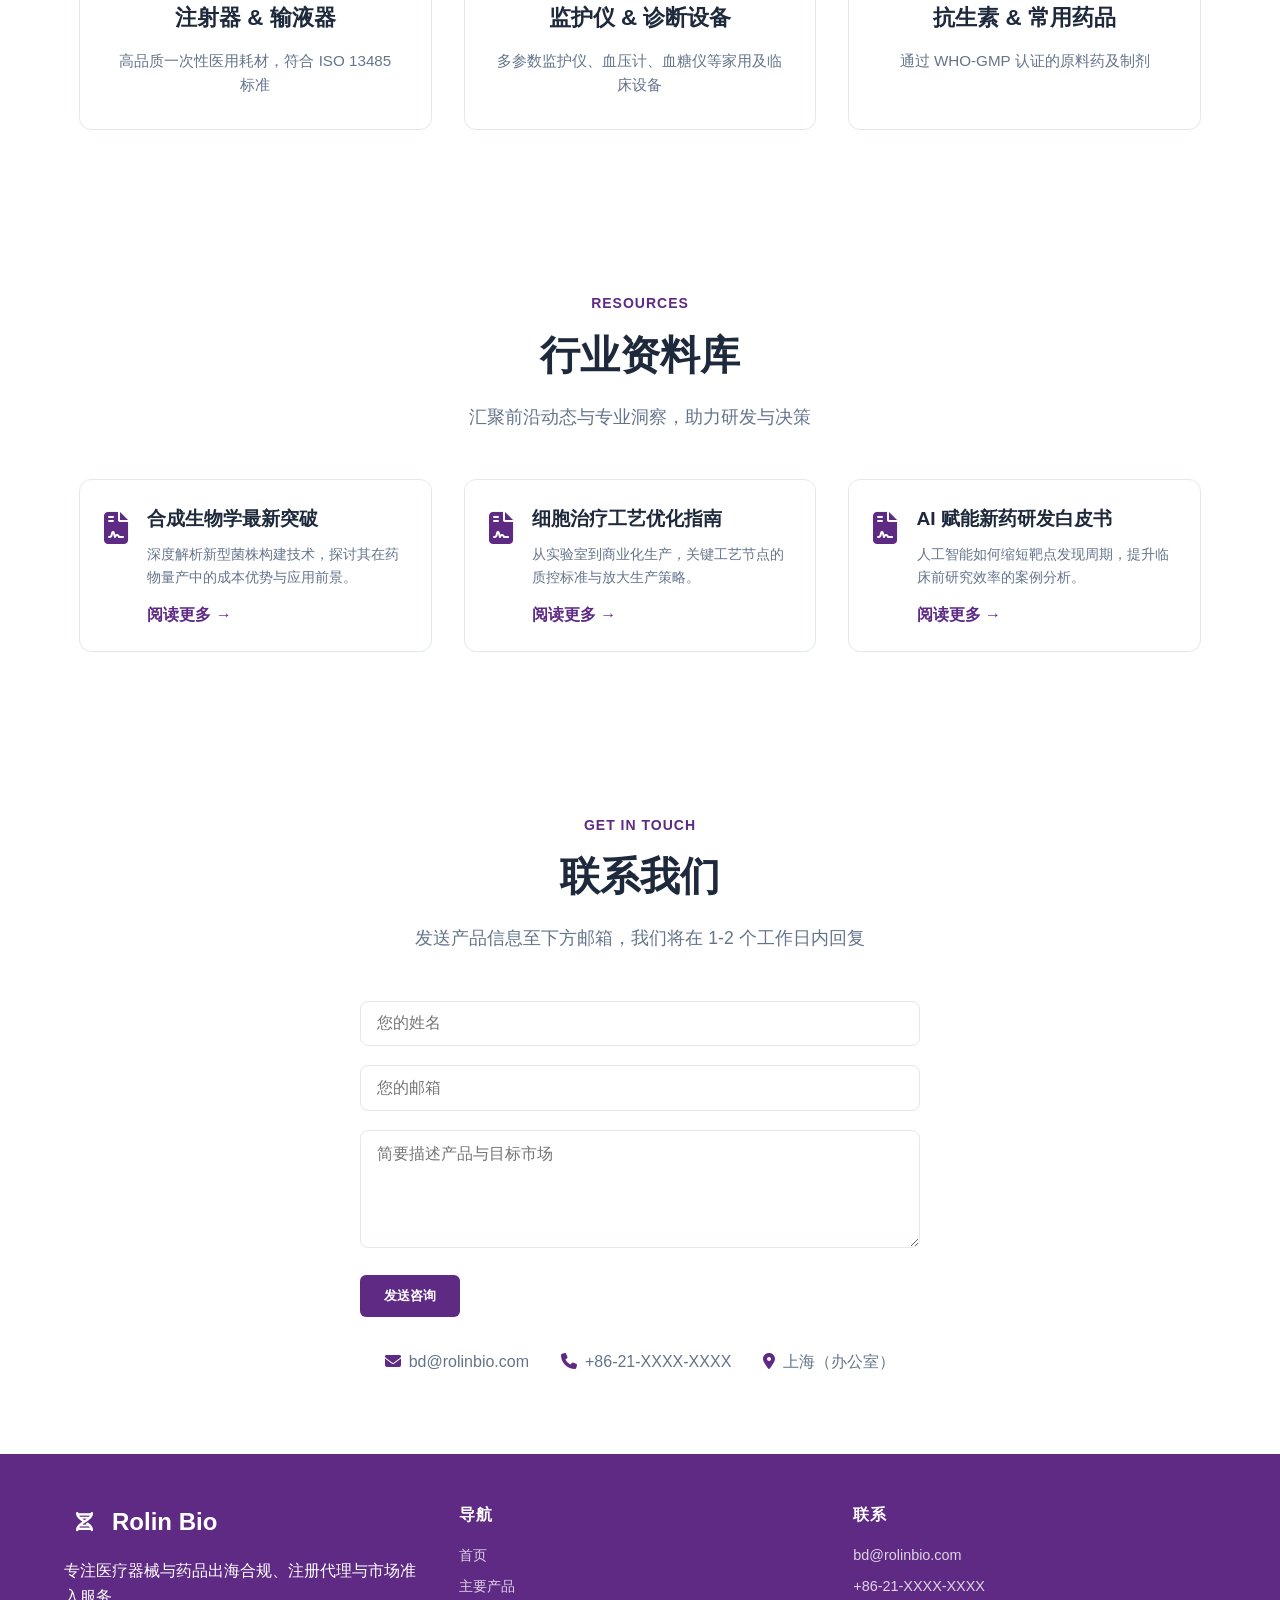
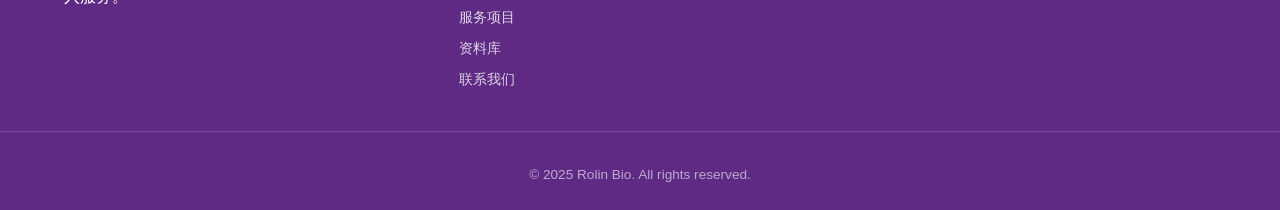
==== commit b6a6121a: "Update index.html" ====
--- a/index.html
+++ b/index.html
@@ -86,7 +86,7 @@
 </div></div>
 <header class="hb"><div class="hb-in">
 <a href="index.html" class="logo">
-  <img src="Rolin logo.jpg" ...>
+  <img src="Rolin logo.jpg" alt="Rolin Bio Logo" style="height: 45px; width: auto;">
   <span class="logo-text">Rolin Bio</span>
 </a>
   <nav class="hm"><ul id="menu">
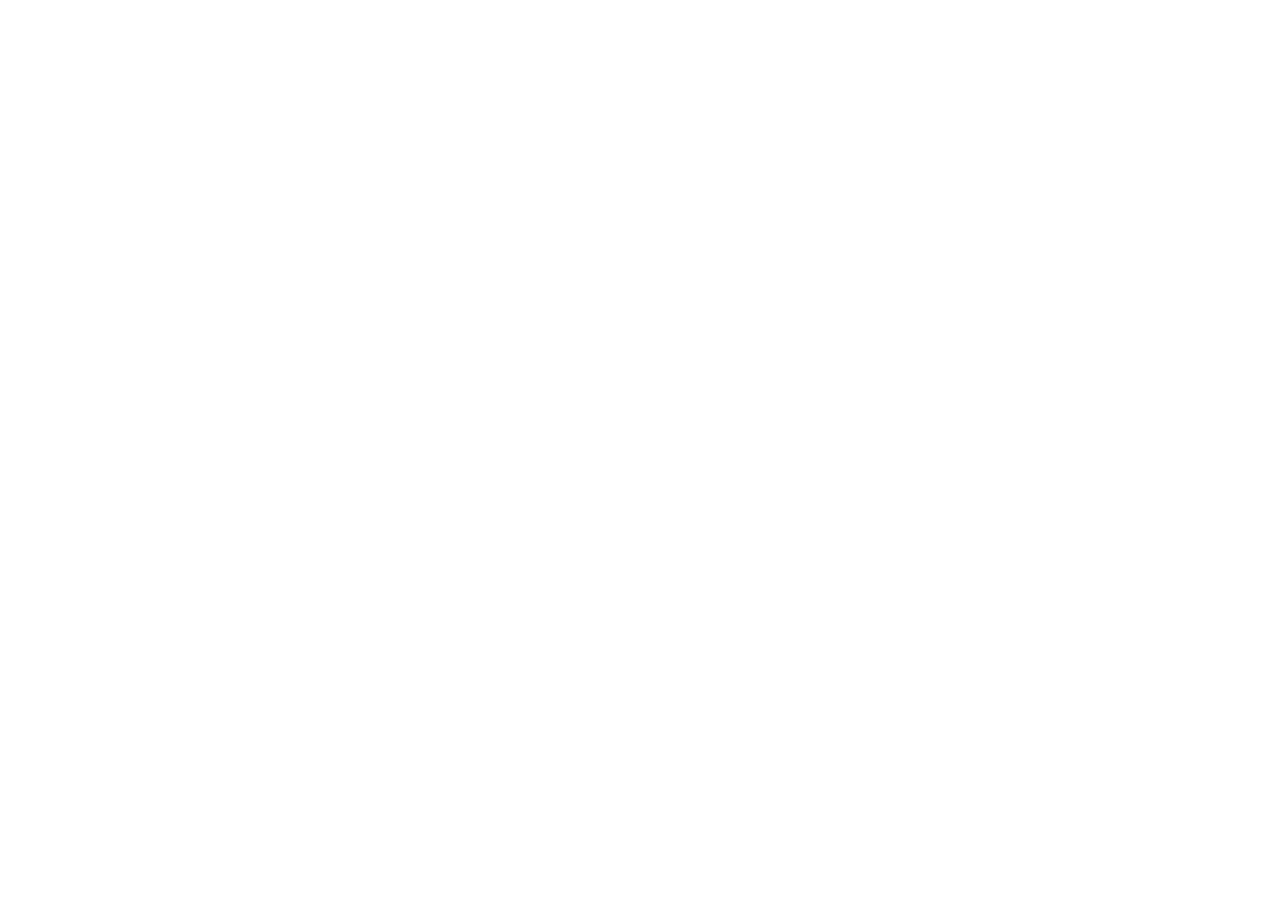
==== commit 0efa7f64: "Initial commit: Rolin Bio company website - Homepage with hero, business cards, stats, news preview " ====
--- a/index.html
+++ b/index.html
@@ -1,176 +1,241 @@
-<!DOCTYPE html>
-<html lang="zh-CN">
-<head>
-  <meta charset="UTF-8" />
-  <meta name="viewport" content="width=device-width, initial-scale=1.0" />
-  <title>Rolin Bio | 医疗器械与药品出海专家</title>
-  <link rel="stylesheet" href="https://cdnjs.cloudflare.com/ajax/libs/font-awesome/6.4.0/css/all.min.css" />
-  <style>
-    *{margin:0;padding:0;box-sizing:border-box}
-    body{font-family:'Inter',-apple-system,BlinkMacSystemFont,'Segoe UI',Roboto,sans-serif;line-height:1.6;color:#1e293b;background:#fff}
-    :root{--primary:#5E2A84;--primary-dark:#4A2169;--primary-light:#F3EFF7;--text-dark:#1e293b;--text-light:#64748b;--white:#fff;--border:#e2e8f0}
-    .container{width:90%;max-width:1200px;margin:0 auto;padding:0 15px}
-    .tag{display:inline-block;font-size:.875rem;font-weight:600;text-transform:uppercase;letter-spacing:1px;color:var(--primary);margin-bottom:.5rem}
-    .btn{display:inline-block;padding:.75rem 1.5rem;border-radius:6px;text-decoration:none;font-weight:600;cursor:pointer;transition:all .3s ease;border:none}
-    .btn-primary{background:var(--primary);color:var(--white)}.btn-primary:hover{background:var(--primary-dark)}
-    .btn-outline{background:transparent;color:var(--primary);border:2px solid var(--primary)}.btn-outline:hover{background:var(--primary);color:var(--white)}
-    .tb{background:var(--primary);color:var(--white);padding:.5rem 0}
-    .tb-in{display:flex;justify-content:space-between;align-items:center;width:90%;max-width:1200px;margin:0 auto}
-    .tb-l span{margin-right:1.5rem;font-size:.875rem}
-    .tb-r .lang-btn{background:var(--primary-dark);color:var(--white);border:none;padding:.3rem .8rem;border-radius:4px;cursor:pointer;font-size:.875rem}
-    .hb{background:var(--white);box-shadow:0 2px 10px rgba(0,0,0,.08);position:sticky;top:0;z-index:100}
-    .hb-in{display:flex;justify-content:space-between;align-items:center;width:90%;max-width:1200px;margin:0 auto;padding:1rem 0}
-    .logo{display:flex;align-items:center;text-decoration:none;font-size:1.5rem;font-weight:700;color:var(--primary)}
-    .logo .ico{width:40px;height:40px;margin-right:.5rem;background:var(--primary);border-radius:8px;display:flex;align-items:center;justify-content:center;color:var(--white);font-size:1.2rem}
-    .hm ul{display:flex;list-style:none}
-    .hm li{margin-left:2rem}
-    .hm a{text-decoration:none;color:var(--text-dark);font-weight:500;transition:color .3s}
-    .hm a:hover,.hm a.active{color:var(--primary)}
-    .hb-burger{display:none;flex-direction:column;justify-content:space-around;width:30px;height:25px;background:transparent;border:none;cursor:pointer}
-    .hb-burger span{display:block;height:3px;width:100%;background:var(--text-dark);border-radius:3px}
-    .hero{padding:5rem 0;background:var(--primary-light)}
-    .hero-in{display:flex;align-items:center;justify-content:space-between;width:90%;max-width:1200px;margin:0 auto}
-    .hero-text{flex:1;padding-right:2rem}
-    .hero-text h1{font-size:3rem;line-height:1.2;margin-bottom:1.5rem;color:var(--text-dark)}
-    .hero-text h1 span{color:var(--primary)}
-    .hero-text p{font-size:1.1rem;color:var(--text-light);margin-bottom:2rem;max-width:580px}
-    .hero-btns{display:flex;gap:1rem}
-    .hero-img{flex:1;text-align:center}
-    .hero-img .placeholder{width:350px;height:270px;background:linear-gradient(135deg,#d8b4fe,#c084fc);border-radius:20px;display:flex;align-items:center;justify-content:center;color:var(--white);font-size:4rem;box-shadow:0 20px 40px rgba(94,42,132,.15)}
-    .section-header{text-align:center;margin-bottom:3rem}
-    .section-header h2{font-size:2.5rem;color:var(--text-dark);margin-bottom:1rem}
-    .section-header p{font-size:1.1rem;color:var(--text-light);max-width:660px;margin:0 auto}
-    .features,.products,.resources,.contact{padding:5rem 0}
-    .features-grid,.products-grid,.resources-list{display:grid;grid-template-columns:repeat(auto-fit,minmax(280px,1fr));gap:2rem}
-    .card{background:var(--white);border:1px solid var(--border);border-radius:12px;padding:2rem;text-align:center;transition:transform .3s,box-shadow .3s}
-    .card:hover{transform:translateY(-5px);box-shadow:0 12px 24px rgba(0,0,0,.06)}
-    .card .icon{font-size:2.5rem;color:var(--primary);margin-bottom:1.2rem}
-    .card h3{font-size:1.4rem;margin-bottom:.8rem;color:var(--text-dark)}
-    .card p{color:var(--text-light);font-size:.95rem}
-    .resource-card{background:var(--white);border:1px solid var(--border);border-radius:12px;padding:1.5rem;display:flex;gap:1.2rem;align-items:flex-start}
-    .resource-card .icon{font-size:2rem;color:var(--primary)}
-    .resource-card h3{font-size:1.2rem;margin-bottom:.5rem;color:var(--text-dark)}
-    .resource-card p{color:var(--text-light);font-size:.9rem;margin-bottom:.8rem}
-    .resource-link{color:var(--primary);font-weight:600;text-decoration:none}
-    .contact-form{max-width:560px;margin:0 auto 2rem}
-    .form-group{margin-bottom:1.2rem}
-    .form-group input,.form-group textarea{width:100%;padding:.8rem 1rem;border:1px solid var(--border);border-radius:8px;font-size:1rem;font-family:inherit;transition:border-color .3s}
-    .form-group input:focus,.form-group textarea:focus{outline:none;border-color:var(--primary)}
-    .contact-info{display:flex;justify-content:center;gap:2rem;flex-wrap:wrap;margin-top:2rem}
-    .info-item{display:flex;align-items:center;gap:.5rem;color:var(--text-light)}
-    .info-item i{color:var(--primary)}
-    .ft{background:var(--primary);color:var(--white);padding:3rem 0 1.5rem}
-    .fg{display:grid;grid-template-columns:repeat(auto-fit,minmax(200px,1fr));gap:2rem;width:90%;max-width:1200px;margin:0 auto}
-    .fb .logo{color:var(--white);margin-bottom:1rem}
-    .ff h4{font-size:1rem;margin-bottom:1rem;text-transform:uppercase;letter-spacing:1px}
-    .ff a,.ff p{color:rgba(255,255,255,.8);text-decoration:none;display:block;margin-bottom:.5rem;font-size:.9rem}
-    .ff a:hover{color:var(--white)}
-    .fbot{text-align:center;padding-top:2rem;margin-top:2rem;border-top:1px solid rgba(255,255,255,.15);font-size:.85rem;color:rgba(255,255,255,.6)}
-    @media(max-width:868px){
-      .hm ul{display:none;flex-direction:column;background:var(--white);position:absolute;top:73px;left:0;width:100%;padding:1.5rem;box-shadow:0 8px 16px rgba(0,0,0,.1)}
-      .hm ul.open{display:flex}
-      .hm li{margin:.5rem 0}
-      .hb-burger{display:flex}
-      .hero-in{flex-direction:column;text-align:center}
-      .hero-text{padding-right:0;margin-bottom:2rem}
-      .hero-btns{justify-content:center}
-      .hero-img .placeholder{width:280px;height:210px;font-size:3rem}
-    }
-    @media(max-width:480px){.hero-text h1{font-size:2rem}.section-header h2{font-size:1.8rem}}
-  </style>
-</head>
-<body>
-<div class="tb"><div class="tb-in">
-  <div class="tb-l"><span><i class="fa-solid fa-phone"></i> +86-21-5555-6688</span><span><i class="fa-solid fa-envelope"></i> bd@rolinbio.com</span></div>
-  <div class="tb-r"><button id="langBtn" class="lang-btn">EN</button></div>
-</div></div>
-<header class="hb"><div class="hb-in">
-<a href="index.html" class="logo">
-  <img src="Rolin logo.jpg" alt="Rolin Bio Logo" style="height: 45px; width: auto;">
-  <span class="logo-text">Rolin Bio</span>
-</a>
-  <nav class="hm"><ul id="menu">
-    <li><a href="index.html" data-i18n="m-home">首页</a></li>
-    <li><a href="product.html" data-i18n="m-prod">主要产品</a></li>
-    <li><a href="services.html" data-i18n="m-serv">服务项目</a></li>
-    <li><a href="library.html" data-i18n="m-lib">资料库</a></li>
-    <li><a href="contact.html" data-i18n="m-contact">联系我们</a></li>
-  </ul></nav>
-  <button class="hb-burger" id="burgerBtn" aria-label="菜单"><span></span><span></span><span></span></button>
-</div></header>
-<section class="hero"><div class="hero-in">
-  <div class="hero-text">
-    <span class="tag" data-i18n="hero-tag">MEDTECH & PHARMA · GLOBAL MARKET ACCESS</span>
-    <h1 data-i18n="hero-title">让中国医疗产品<br /><span>合规进入全球市场</span></h1>
-    <p data-i18n="hero-desc">Rolin Bio 专注医疗器械与药品的海外产品注册代理、法规持证、贸易落地与市场准入——熟悉东南亚、中东非、独联体等区域药政体系，把“能出口”变成“能持续卖”。</p>
-    <div class="hero-btns"><a href="services.html" class="btn btn-primary" data-i18n="hero-btn1">查看服务</a><a href="#contact" class="btn btn-outline" data-i18n="hero-btn2">对接 BD 团队</a></div>
-  </div>
-  <div class="hero-img"><div class="placeholder"><i class="fa-solid fa-globe-americas"></i></div></div>
-</div></section>
-<section class="features"><div class="container">
-  <div class="section-header">
-    <span class="tag" data-i18n="f-tag">WHY CHOOSE US</span>
-    <h2 data-i18n="f-title">我们的核心优势</h2>
-    <p data-i18n="f-desc">以合规为基石，以效率为核心，助力医疗产品全球化布局</p>
-  </div>
-  <div class="features-grid">
-    <div class="card"><div class="icon"><i class="fa-solid fa-certificate"></i></div><h3 data-i18n="f1-title">全球合规认证</h3><p data-i18n="f1-desc">精通 FDA、CE、NMPA 及东南亚/中东非等区域法规，提供一站式认证方案</p></div>
-    <div class="card"><div class="icon"><i class="fa-solid fa-shipping-fast"></i></div><h3 data-i18n="f2-title">高效贸易落地</h3><p data-i18n="f2-desc">从出口许可到冷链物流，全程把控供应链，确保产品安全交付</p></div>
-    <div class="card"><div class="icon"><i class="fa-solid fa-users"></i></div><h3 data-i18n="f3-title">本地化服务团队</h3><p data-i18n="f3-desc">海外属地化专家支持，快速响应市场需求，解决本地化合规难题</p></div>
-  </div>
-</div></section>
-<section class="products"><div class="container">
-  <div class="section-header">
-    <span class="tag" data-i18n="p-tag">PRODUCTS</span>
-    <h2 data-i18n="p-title">主要产品领域</h2>
-    <p data-i18n="p-desc">覆盖医疗器械与药品，满足全球市场准入需求</p>
-  </div>
-  <div class="products-grid">
-    <div class="card"><div class="icon"><i class="fa-solid fa-syringe"></i></div><h3 data-i18n="p1-title">注射器 & 输液器</h3><p data-i18n="p1-desc">高品质一次性医用耗材，符合 ISO 13485 标准</p></div>
-    <div class="card"><div class="icon"><i class="fa-solid fa-heart-pulse"></i></div><h3 data-i18n="p2-title">监护仪 & 诊断设备</h3><p data-i18n="p2-desc">多参数监护仪、血压计、血糖仪等家用及临床设备</p></div>
-    <div class="card"><div class="icon"><i class="fa-solid fa-pills"></i></div><h3 data-i18n="p3-title">抗生素 & 常用药品</h3><p data-i18n="p3-desc">通过 WHO-GMP 认证的原料药及制剂</p></div>
-  </div>
-</div></section>
-<section class="resources"><div class="container">
-  <div class="section-header">
-    <span class="tag" data-i18n="r-tag">RESOURCES</span>
-    <h2 data-i18n="r-title">行业资料库</h2>
-    <p data-i18n="r-desc">汇聚前沿动态与专业洞察，助力研发与决策</p>
-  </div>
-  <div class="resources-list">
-    <article class="resource-card"><div class="icon"><i class="fa-solid fa-file-contract"></i></div><div><h3 data-i18n="r1-title">合成生物学最新突破</h3><p data-i18n="r1-desc">深度解析新型菌株构建技术，探讨其在药物量产中的成本优势与应用前景。</p><a href="#" class="resource-link" data-i18n="read-more">阅读更多 →</a></div></article>
-    <article class="resource-card"><div class="icon"><i class="fa-solid fa-file-contract"></i></div><div><h3 data-i18n="r2-title">细胞治疗工艺优化指南</h3><p data-i18n="r2-desc">从实验室到商业化生产，关键工艺节点的质控标准与放大生产策略。</p><a href="#" class="resource-link" data-i18n="read-more">阅读更多 →</a></div></article>
-    <article class="resource-card"><div class="icon"><i class="fa-solid fa-file-contract"></i></div><div><h3 data-i18n="r3-title">AI 赋能新药研发白皮书</h3><p data-i18n="r3-desc">人工智能如何缩短靶点发现周期，提升临床前研究效率的案例分析。</p><a href="#" class="resource-link" data-i18n="read-more">阅读更多 →</a></div></article>
-  </div>
-</div></section>
-<section class="contact" id="contact"><div class="container">
-  <div class="section-header">
-    <span class="tag" data-i18n="ct-tag">GET IN TOUCH</span>
-    <h2 data-i18n="ct-title">联系我们</h2>
-    <p data-i18n="ct-lead">发送产品信息至下方邮箱，我们将在 1-2 个工作日内回复</p>
-  </div>
-  <form class="contact-form">
-    <div class="form-group"><input type="text" placeholder="您的姓名" required data-i18n-placeholder="ct-name-placeholder" /></div>
-    <div class="form-group"><input type="email" placeholder="您的邮箱" required data-i18n-placeholder="ct-mail-placeholder" /></div>
-    <div class="form-group"><textarea placeholder="简要描述产品与目标市场" rows="5" required data-i18n-placeholder="ct-msg-placeholder"></textarea></div>
-    <button type="submit" class="btn btn-primary" data-i18n="ct-send">发送咨询</button>
-  </form>
-  <div class="contact-info">
-    <div class="info-item"><i class="fa-solid fa-envelope"></i><span data-i18n="ct-mail">bd@rolinbio.com</span></div>
-    <div class="info-item"><i class="fa-solid fa-phone"></i><span data-i18n="ct-tel">+86-21-5555-6688</span></div>
-    <div class="info-item"><i class="fa-solid fa-location-dot"></i><span data-i18n="ct-addr">上海（办公室）</span></div>
-  </div>
-</div></section>
-<footer class="ft"><div class="fg">
-  <div class="fb"><a href="index.html" class="logo"><span class="ico"><i class="fa-solid fa-dna"></i></span> Rolin Bio</a><p data-i18n="f-desc">专注医疗器械与药品出海合规、注册代理与市场准入服务。</p></div>
-  <div class="ff"><h4 data-i18n="nav">导航</h4><a href="index.html" data-i18n="m-home">首页</a><a href="product.html" data-i18n="m-prod">主要产品</a><a href="services.html" data-i18n="m-serv">服务项目</a><a href="library.html" data-i18n="m-lib">资料库</a><a href="contact.html" data-i18n="m-contact">联系我们</a></div>
-  <div class="ff"><h4 data-i18n="contact">联系</h4><p data-i18n="contact-email">bd@rolinbio.com</p><p data-i18n="contact-tel">+86-21-XXXX-XXXX</p></div>
-</div><div class="fbot"><span>&copy; 2025 Rolin Bio. All rights reserved.</span></div></footer>
-<script>
-const L={zh:{"site-title":"Rolin Bio | 医疗器械与药品出海专家","m-home":"首页","m-prod":"主要产品","m-serv":"服务项目","m-lib":"资料库","m-contact":"联系我们","hero-tag":"MEDTECH & PHARMA · GLOBAL MARKET ACCESS","hero-title":"让中国医疗产品<br><span>合规进入全球市场</span>","hero-desc":"Rolin Bio 专注医疗器械与药品的海外产品注册代理、法规持证、贸易落地与市场准入——熟悉东南亚、中东非、独联体等区域药政体系，把“能出口”变成“能持续卖”。","hero-btn1":"查看服务","hero-btn2":"对接 BD 团队","f-tag":"WHY CHOOSE US","f-title":"我们的核心优势","f-desc":"以合规为基石，以效率为核心，助力医疗产品全球化布局","f1-title":"全球合规认证","f1-desc":"精通 FDA、CE、NMPA 及东南亚/中东非等区域法规，提供一站式认证方案","f2-title":"高效贸易落地","f2-desc":"从出口许可到冷链物流，全程把控供应链，确保产品安全交付","f3-title":"本地化服务团队","f3-desc":"海外属地化专家支持，快速响应市场需求，解决本地化合规难题","p-tag":"PRODUCTS","p-title":"主要产品领域","p-desc":"覆盖医疗器械与药品，满足全球市场准入需求","p1-title":"注射器 & 输液器","p1-desc":"高品质一次性医用耗材，符合 ISO 13485 标准","p2-title":"监护仪 & 诊断设备","p2-desc":"多参数监护仪、血压计、血糖仪等家用及临床设备","p3-title":"抗生素 & 常用药品","p3-desc":"通过 WHO-GMP 认证的原料药及制剂","r-tag":"RESOURCES","r-title":"行业资料库","r-desc":"汇聚前沿动态与专业洞察，助力研发与决策","r1-title":"合成生物学最新突破","r1-desc":"深度解析新型菌株构建技术，探讨其在药物量产中的成本优势与应用前景。","r2-title":"细胞治疗工艺优化指南","r2-desc":"从实验室到商业化生产，关键工艺节点的质控标准与放大生产策略。","r3-title":"AI 赋能新药研发白皮书","r3-desc":"人工智能如何缩短靶点发现周期，提升临床前研究效率的案例分析。","read-more":"阅读更多 →","ct-tag":"GET IN TOUCH","ct-title":"联系我们","ct-lead":"发送产品信息至下方邮箱，我们将在 1-2 个工作日内回复","ct-name-placeholder":"您的姓名","ct-mail-placeholder":"您的邮箱","ct-msg-placeholder":"简要描述产品与目标市场","ct-send":"发送咨询","ct-mail":"bd@rolinbio.com","ct-tel":"+86-21-XXXX-XXXX","ct-addr":"上海（办公室）","nav":"导航","contact":"联系","contact-email":"bd@rolinbio.com","contact-tel":"+86-21-XXXX-XXXX","f-desc":"专注医疗器械与药品出海合规、注册代理与市场准入服务。"},
-en:{"site-title":"Rolin Bio | MedTech & Pharma Global Access","m-home":"Home","m-prod":"Products","m-serv":"Services","m-lib":"Resources","m-contact":"Contact","hero-tag":"MEDTECH & PHARMA · GLOBAL MARKET ACCESS","hero-title":"Bring Chinese Medical Products<br><span>Compliantly to Global Markets</span>","hero-desc":"Rolin Bio specializes in overseas product registration, regulatory holding, trade execution and market access for medical devices and pharmaceuticals — with deep knowledge of SEA, MENA and CIS frameworks.","hero-btn1":"Our Services","hero-btn2":"Talk to BD Team","f-tag":"WHY CHOOSE US","f-title":"Our Core Advantages","f-desc":"Built on compliance, driven by efficiency – empowering global expansion of medical products.","f1-title":"Global Compliance Certification","f1-desc":"Expertise in FDA, CE, NMPA and regional regulations across SEA, Middle East & Africa – one-stop certification solutions.","f2-title":"Efficient Trade Execution","f2-desc":"Full supply chain control from export permits to cold-chain logistics, ensuring safe delivery.","f3-title":"Local Service Teams","f3-desc":"On-ground experts in target markets providing rapid response and local compliance support.","p-tag":"PRODUCTS","p-title":"Core Product Areas","p-desc":"Covering medical devices and pharmaceuticals to meet global market access needs.","p1-title":"Syringes & Infusion Sets","p1-desc":"High-quality disposable medical consumables, ISO 13485 certified.","p2-title":"Monitors & Diagnostic Devices","p2-desc":"Multi-parameter monitors, blood pressure monitors, glucometers, etc.","p3-title":"Antibiotics & Common Drugs","p3-desc":"WHO-GMP certified APIs and formulations.","r-tag":"RESOURCES","r-title":"Industry Library","r-desc":"Curated insights and updates to support your R&D and decision-making.","r1-title":"Latest Breakthroughs in Synthetic Biology","r1-desc":"In-depth analysis of novel strain construction technology and its cost advantages in drug production.","r2-title":"Cell Therapy Process Optimization Guide","r2-desc":"Quality control standards and scale-up strategies from lab to commercial manufacturing.","r3-title":"AI-Empowered Drug R&D White Paper","r3-desc":"Case studies on how AI shortens target discovery cycles and improves preclinical efficiency.","read-more":"Read more →","ct-tag":"GET IN TOUCH","ct-title":"Contact Us","ct-lead":"Send product information to the email below – we reply within 1-2 business days.","ct-name-placeholder":"Your Name","ct-mail-placeholder":"Your Email","ct-msg-placeholder":"Briefly describe product & target market","ct-send":"Send Inquiry","ct-mail":"bd@rolinbio.com","ct-tel":"+86-21-XXXX-XXXX","ct-addr":"Shanghai (Office)","nav":"Navigation","contact":"Contact","contact-email":"bd@rolinbio.com","contact-tel":"+86-21-XXXX-XXXX","f-desc":"Specializing in medtech & pharma export compliance, registration agency and market access services."}};
-let currentLang='zh';function renderLang(lang){const t=L[lang]||L.zh;document.querySelectorAll('[data-i18n]').forEach(el=>{const key=el.getAttribute('data-i18n');if(t[key]!==undefined)el.innerHTML=t[key]});document.querySelectorAll('[data-i18n-placeholder]').forEach(el=>{const key=el.getAttribute('data-i18n-placeholder');if(t[key]!==undefined)el.placeholder=t[key]});document.title=t['site-title']||'Rolin Bio';const btn=document.getElementById('langBtn');if(btn)btn.textContent=(lang==='zh'?'EN':'中文');document.documentElement.lang=lang;currentLang=lang}
-document.addEventListener('DOMContentLoaded',()=>{document.getElementById('langBtn')?.addEventListener('click',()=>{renderLang(currentLang==='zh'?'en':'zh')});document.getElementById('burgerBtn')?.addEventListener('click',()=>{document.getElementById('menu')?.classList.toggle('open')});renderLang('zh')});
-</script>
-</body>
-</html>
+<!DOCTYPE html>
+<html lang="en" data-lang="en">
+<head>
+  <meta charset="UTF-8">
+  <meta name="viewport" content="width=device-width, initial-scale=1.0">
+  <meta name="description" content="Shanghai Rolin Biotechnology Company Ltd. - Bridging China's medical innovation to global markets. Regulatory access, market commercialization, and supply chain solutions for pharmaceutical and medical device companies.">
+  <title>Rolin Bio - Bridging China's Medical Innovation to the World</title>
+  <link rel="preconnect" href="https://fonts.googleapis.com">
+  <link rel="preconnect" href="https://fonts.gstatic.com" crossorigin>
+  <link href="https://fonts.googleapis.com/css2?family=Inter:wght@300;400;500;600;700&family=Montserrat:wght@500;600;700;800&display=swap" rel="stylesheet">
+  <link rel="stylesheet" href="assets/css/style.css">
+</head>
+<body>
+
+  <!-- Navigation -->
+  <nav class="nav" id="navbar">
+    <div class="container nav-inner">
+      <a href="index.html" class="nav-logo">
+        <span class="nav-logo-icon">R</span>
+        <span>Rolin Bio</span>
+      </a>
+      <ul class="nav-links" id="navLinks">
+        <li><a href="index.html" class="active">Home</a></li>
+        <li><a href="about.html">About</a></li>
+        <li><a href="services.html">Services</a></li>
+        <li><a href="news/">News</a></li>
+        <li><a href="contact.html">Contact</a></li>
+      </ul>
+      <div class="nav-actions">
+        <button class="lang-switch" id="langSwitch" onclick="toggleLang()">
+          <span class="active">EN</span> | <span>中文</span>
+        </button>
+        <button class="mobile-toggle" id="mobileToggle" onclick="toggleMobile()" aria-label="Toggle menu">☰</button>
+      </div>
+    </div>
+  </nav>
+
+  <!-- Hero Section -->
+  <section class="hero">
+    <div class="hero-bg">
+      <div class="hero-orb hero-orb-1"></div>
+      <div class="hero-orb hero-orb-2"></div>
+      <div class="hero-orb hero-orb-3"></div>
+    </div>
+    <div class="hero-grid"></div>
+    <div class="container">
+      <div class="hero-content fade-in-up">
+        <div class="hero-badge">
+          <span class="hero-badge-dot"></span>
+          <span lang="en">Global Healthcare Market Access</span>
+          <span lang="zh">全球医药市场准入专家</span>
+        </div>
+        <h1>
+          <span lang="en">Bridging China's <span class="highlight">Medical Innovation</span> to the World</span>
+          <span lang="zh">连接中国<span class="highlight">医药创新</span>与世界</span>
+        </h1>
+        <p lang="en">Empowering Chinese pharmaceutical and medical device companies with end-to-end regulatory access, market intelligence, local commercialization networks, and supply chain solutions across Southeast Asia, MENA, and beyond.</p>
+        <p lang="zh">为中国医药医疗器械企业提供覆盖东南亚、中东北非等新兴市场的端到端法规准入、市场情报、本地商业化网络及供应链解决方案。</p>
+        <div class="hero-buttons">
+          <a href="contact.html" class="btn btn-primary">Get in Touch</a>
+          <a href="services.html" class="btn btn-outline">Explore Services</a>
+        </div>
+      </div>
+    </div>
+    <div class="hero-scroll">
+      <span>Scroll</span>
+      <div class="hero-scroll-line"></div>
+    </div>
+  </section>
+
+  <!-- About Preview -->
+  <section class="section">
+    <div class="container">
+      <span class="section-label">Who We Are</span>
+      <h2 class="section-title">Your Trusted Partner for Global Market Entry</h2>
+      <p class="section-subtitle">Shanghai Rolin Biotechnology Co., Ltd. (Rolin Bio) is a Shanghai-based professional services firm dedicated to helping Chinese pharmaceutical and medical device enterprises succeed in international markets.</p>
+      <p lang="en">With deep expertise in regulatory affairs, market access strategy, and local commercialization across emerging markets—especially Southeast Asia and MENA—Rolin Bio has built robust local service networks. Our team has successfully guided dozens of domestic medical device companies through full-process market entry, from product registration and channel development to academic promotion and clinical adoption.</p>
+      <p lang="zh">锐灵生物深耕海外医药市场，尤其擅长东南亚及中东北非地区的市场开拓。公司从业人员具备丰富的海外项目运营经验，熟稔当地法律法规，在东南亚与中东北非等新兴市场已建立本地化服务网络，可快速响应客户从产品准入到终端覆盖的全周期需求。已成功协助数十家国内医疗器械企业完成骨科植入耗材、脊柱、创伤与运动医学等高值耗材领域的注册申报、渠道建设与学术推广全流程服务。</p>
+      <a href="about.html" class="btn btn-outline-dark">Learn More About Us</a>
+    </div>
+  </section>
+
+  <!-- Core Services -->
+  <section class="section" style="background: var(--gray-50);">
+    <div class="container">
+      <span class="section-label">What We Do</span>
+      <h2 class="section-title">Comprehensive Market Access & Commercialization Services</h2>
+      <p class="section-subtitle">End-to-end solutions spanning regulatory, commercial, supply chain, and consulting—tailored for emerging markets.</p>
+      <div class="cards-grid">
+        <!-- Service 1 -->
+        <div class="card fade-in-up">
+          <div class="card-icon">📋</div>
+          <h3 lang="en">Regulatory Access</h3>
+          <h3 lang="zh">法规准入服务</h3>
+          <p lang="en">Full-process management for pharmaceuticals and medical devices: registration, agent certification, import, supplier对接, and distribution.</p>
+          <p lang="zh">覆盖药品与医疗器械全流程管理：注册、代理持证、进口、供应商对接及销售。</p>
+        </div>
+        <!-- Service 2 -->
+        <div class="card fade-in-up">
+          <div class="card-icon">🔬</div>
+          <h3 lang="en">Medical Device Portfolio</h3>
+          <h3 lang="zh">医疗器械产品</h3>
+          <p lang="en">Focused on high-value orthopedic implants & tools (spine, trauma, sports medicine), anesthesia devices & consumables, cardiovascular stents & oncology equipment, and blood transfusion products.</p>
+          <p lang="zh">重点聚焦骨科植入耗材与工具（脊柱、创伤、运动医学类）、麻醉科器械与耗材、心血管支架及肿瘤科设备、输血耗材类产品。</p>
+        </div>
+        <!-- Service 3 -->
+        <div class="card fade-in-up">
+          <div class="card-icon">💊</div>
+          <h3 lang="en">Pharma Marketing</h3>
+          <h3 lang="zh">药品市场营销</h3>
+          <p lang="en">Equipped with GSP-compliant warehousing and established distribution channels across target markets.</p>
+          <p lang="zh">配备符合专业GSP标准的仓库及覆盖目标市场的成熟销售渠道。</p>
+        </div>
+        <!-- Service 4 -->
+        <div class="card fade-in-up">
+          <div class="card-icon">👥</div>
+          <h3 lang="en">Local Team Building</h3>
+          <h3 lang="zh">本地化团队建设</h3>
+          <p lang="en">Assist clients in establishing local RA, QA, sales, and medical affairs teams—covering recruitment, compliance training, and daily operations management.</p>
+          <p lang="zh">协助客户组建符合当地法规要求的注册、质量、销售及医学事务团队，覆盖人才招聘、合规培训与日常运营管理。</p>
+        </div>
+        <!-- Service 5 -->
+        <div class="card fade-in-up">
+          <div class="card-icon">🚚</div>
+          <h3 lang="en">Supply Chain & Logistics</h3>
+          <h3 lang="zh">供应链与物流协同</h3>
+          <p lang="en">Integrated global logistics: customs clearance, warehousing, cold chain transport, and last-mile delivery solutions.</p>
+          <p lang="zh">整合国际物流资源，提供清关、仓储、冷链运输及终端配送一体化解决方案。</p>
+        </div>
+        <!-- Service 6 -->
+        <div class="card fade-in-up">
+          <div class="card-icon">📊</div>
+          <h3 lang="en">Market Intelligence & Consulting</h3>
+          <h3 lang="zh">市场咨询服务</h3>
+          <p lang="en">Deep local market knowledge: tailored market research, feasibility assessments, competitive landscape analysis, pricing & reimbursement insights, and actionable go-to-market roadmaps.</p>
+          <p lang="zh">深入掌握本地市场规则，提供定制化市场调研、可行性评估、竞争格局分析、定价与医保洞察及可落地的市场进入路线图。</p>
+        </div>
+      </div>
+    </div>
+  </section>
+
+  <!-- Stats / Why Choose Us -->
+  <section class="section">
+    <div class="container">
+      <div class="stats-row" id="statsRow">
+        <div class="stat-item">
+          <div class="stat-number" data-target="50">0</div>
+          <div class="stat-label" lang="en">Partner Enterprises Served</div>
+          <div class="stat-label" lang="zh">已服务合作企业</div>
+        </div>
+        <div class="stat-item">
+          <div class="stat-number" data-target="2">0</div>
+          <div class="stat-label" lang="en">Core Market Regions</div>
+          <div class="stat-label" lang="zh">核心覆盖市场</div>
+        </div>
+        <div class="stat-item">
+          <div class="stat-number" data-target="100">0</div>
+          <div class="stat-label" lang="en">Products Registered</div>
+          <div class="stat-label" lang="zh">累计注册产品数</div>
+        </div>
+        <div class="stat-item">
+          <div class="stat-number" data-target="15">0</div>
+          <div class="stat-label" lang="en">Years of Experience</div>
+          <div class="stat-label" lang="zh">行业深耕年数</div>
+        </div>
+      </div>
+    </div>
+  </section>
+
+  <!-- Latest News -->
+  <section class="section" style="background: var(--gray-50);">
+    <div class="container">
+      <span class="section-label">Insights</span>
+      <h2 class="section-title">Latest Industry News & Insights</h2>
+      <div class="news-grid" id="newsGrid">
+        <!-- News cards will be dynamically loaded by JS -->
+      </div>
+      <div style="text-align: center; margin-top: 32px;">
+        <a href="news/" class="btn btn-outline-dark">View All News →</a>
+      </div>
+    </div>
+  </section>
+
+  <!-- CTA -->
+  <section class="cta-section">
+    <div class="container">
+      <h2 lang="en">Ready to Expand into Global Markets?</h2>
+      <h2 lang="zh">准备拓展全球市场？</h2>
+      <p lang="en">Let's discuss how Rolin Bio can help bring your products to emerging markets across Asia, MENA, and beyond.</p>
+      <p lang="zh">让我们探讨锐灵生物如何助力您的产品进入亚洲、中东北非及更广阔的海外市场。</p>
+      <a href="contact.html" class="btn btn-primary">Start the Conversation</a>
+    </div>
+  </section>
+
+  <!-- Footer -->
+  <footer class="footer">
+    <div class="container">
+      <div class="footer-grid">
+        <div class="footer-brand">
+          <h3>Rolin Bio</h3>
+          <p lang="en">Shanghai Rolin Biotechnology Company Ltd.<br>Bridging China's medical innovation to the world.</p>
+          <p lang="zh">上海锐灵生物科技有限公司<br>连接中国医药创新与世界。</p>
+        </div>
+        <div>
+          <h4>Quick Links</h4>
+          <ul class="footer-links">
+            <li><a href="index.html">Home</a></li>
+            <li><a href="about.html">About</a></li>
+            <li><a href="services.html">Services</a></li>
+            <li><a href="news/">News</a></li>
+            <li><a href="contact.html">Contact</a></li>
+          </ul>
+        </div>
+        <div>
+          <h4>Services</h4>
+          <ul class="footer-links">
+            <li><a href="services.html#regulatory">Regulatory Access</a></li>
+            <li><a href="services.html#devices">Medical Devices</a></li>
+            <li><a href="services.html#pharma">Pharma Marketing</a></li>
+            <li><a href="services.html#supply">Supply Chain</a></li>
+          </ul>
+        </div>
+        <div>
+          <h4>Contact</h4>
+          <ul class="footer-links">
+            <li><span>📍</span> Shanghai, China</li>
+            <li><span>📧</span> info@rolinbio.com</li>
+            <li><span>📞</span> +86-21-XXXX-XXXX</li>
+          </ul>
+        </div>
+      </div>
+      <div class="footer-bottom">
+        <span>&copy; 2026 Rolin Bio. All rights reserved.</span>
+      </div>
+    </div>
+  </footer>
+
+  <!-- JS -->
+  <script src="assets/js/main.js"></script>
+</body>
+</html>
--- a/assets/css/style.css
+++ b/assets/css/style.css
@@ -0,0 +1,1031 @@
+/* ============================================
+   Rolin Bio - Company Website Styles
+   Theme: Tech-Forward, Professional Biotech
+   ============================================ */
+
+/* --- CSS Variables --- */
+:root {
+  --navy: #0B1F3A;
+  --navy-light: #132D52;
+  --navy-dark: #061428;
+  --teal: #00D4AA;
+  --teal-light: #33E0C0;
+  --teal-dark: #00A884;
+  --white: #FFFFFF;
+  --gray-50: #F8FAFC;
+  --gray-100: #F1F5F9;
+  --gray-200: #E2E8F0;
+  --gray-300: #CBD5E1;
+  --gray-400: #94A3B8;
+  --gray-500: #64748B;
+  --gray-600: #475569;
+  --gray-700: #334155;
+  --gray-800: #1E293B;
+  --gray-900: #0F172A;
+
+  --font-heading: 'Montserrat', sans-serif;
+  --font-body: 'Inter', system-ui, -apple-system, sans-serif;
+
+  --max-width: 1200px;
+  --nav-height: 76px;
+  --radius-sm: 6px;
+  --radius: 12px;
+  --radius-lg: 20px;
+  --shadow-sm: 0 1px 3px rgba(0,0,0,0.08);
+  --shadow: 0 4px 20px rgba(0,0,0,0.08);
+  --shadow-lg: 0 12px 40px rgba(0,0,0,0.12);
+  --shadow-teal: 0 4px 20px rgba(0,212,170,0.25);
+
+  --transition: 0.3s cubic-bezier(0.4, 0, 0.2, 1);
+}
+
+/* --- Reset & Base --- */
+*, *::before, *::after {
+  margin: 0;
+  padding: 0;
+  box-sizing: border-box;
+}
+
+html {
+  scroll-behavior: smooth;
+  scroll-padding-top: var(--nav-height);
+}
+
+body {
+  font-family: var(--font-body);
+  font-size: 16px;
+  line-height: 1.7;
+  color: var(--gray-700);
+  background: var(--white);
+  -webkit-font-smoothing: antialiased;
+  overflow-x: hidden;
+}
+
+/* --- Language Toggle --- */
+[lang] { display: none; }
+html[data-lang="en"] [lang="en"],
+html[data-lang="zh"] [lang="zh"] { display: revert; }
+html[data-lang="en"] [lang="inline-en"],
+html[data-lang="zh"] [lang="inline-zh"] { display: inline; }
+
+/* --- Typography --- */
+h1, h2, h3, h4, h5, h6 {
+  font-family: var(--font-heading);
+  font-weight: 700;
+  line-height: 1.3;
+  color: var(--navy);
+}
+
+h1 { font-size: clamp(2.2rem, 4vw, 3.5rem); }
+h2 { font-size: clamp(1.8rem, 3vw, 2.6rem); }
+h3 { font-size: clamp(1.3rem, 2vw, 1.6rem); }
+h4 { font-size: 1.15rem; }
+
+p { margin-bottom: 1rem; }
+
+a {
+  color: var(--teal-dark);
+  text-decoration: none;
+  transition: color var(--transition);
+}
+a:hover { color: var(--teal); }
+
+img { max-width: 100%; height: auto; display: block; }
+
+/* --- Utility --- */
+.container {
+  width: 100%;
+  max-width: var(--max-width);
+  margin: 0 auto;
+  padding: 0 24px;
+}
+
+.section {
+  padding: 100px 0;
+}
+
+.section-sm { padding: 60px 0; }
+
+.section-label {
+  display: inline-block;
+  font-family: var(--font-heading);
+  font-size: 0.8rem;
+  font-weight: 600;
+  letter-spacing: 0.15em;
+  text-transform: uppercase;
+  color: var(--teal);
+  margin-bottom: 16px;
+}
+
+.section-title {
+  margin-bottom: 16px;
+}
+
+.section-subtitle {
+  font-size: 1.1rem;
+  color: var(--gray-500);
+  max-width: 600px;
+  margin-bottom: 48px;
+}
+
+.text-center { text-align: center; }
+.section-title.text-center + .section-subtitle { margin-left: auto; margin-right: auto; }
+
+/* --- Buttons --- */
+.btn {
+  display: inline-flex;
+  align-items: center;
+  gap: 8px;
+  padding: 14px 32px;
+  font-family: var(--font-heading);
+  font-size: 0.9rem;
+  font-weight: 600;
+  border: 2px solid transparent;
+  border-radius: var(--radius);
+  cursor: pointer;
+  transition: all var(--transition);
+  text-decoration: none;
+  white-space: nowrap;
+}
+
+.btn-primary {
+  background: var(--teal);
+  color: var(--navy);
+  border-color: var(--teal);
+}
+.btn-primary:hover {
+  background: var(--teal-light);
+  border-color: var(--teal-light);
+  color: var(--navy);
+  transform: translateY(-2px);
+  box-shadow: var(--shadow-teal);
+}
+
+.btn-outline {
+  background: transparent;
+  color: var(--white);
+  border-color: rgba(255,255,255,0.4);
+}
+.btn-outline:hover {
+  background: rgba(255,255,255,0.1);
+  border-color: var(--white);
+  color: var(--white);
+  transform: translateY(-2px);
+}
+
+.btn-outline-dark {
+  background: transparent;
+  color: var(--navy);
+  border-color: var(--navy);
+}
+.btn-outline-dark:hover {
+  background: var(--navy);
+  color: var(--white);
+  transform: translateY(-2px);
+}
+
+/* --- Navigation --- */
+.nav {
+  position: fixed;
+  top: 0;
+  left: 0;
+  right: 0;
+  z-index: 1000;
+  height: var(--nav-height);
+  display: flex;
+  align-items: center;
+  transition: background var(--transition), box-shadow var(--transition);
+}
+
+.nav.scrolled {
+  background: rgba(11, 31, 58, 0.95);
+  backdrop-filter: blur(20px);
+  box-shadow: 0 2px 20px rgba(0,0,0,0.2);
+}
+
+.nav-inner {
+  display: flex;
+  align-items: center;
+  justify-content: space-between;
+  width: 100%;
+}
+
+.nav-logo {
+  display: flex;
+  align-items: center;
+  gap: 10px;
+  font-family: var(--font-heading);
+  font-size: 1.25rem;
+  font-weight: 700;
+  color: var(--white);
+  text-decoration: none;
+}
+
+.nav-logo-icon {
+  width: 36px;
+  height: 36px;
+  background: var(--teal);
+  border-radius: var(--radius-sm);
+  display: flex;
+  align-items: center;
+  justify-content: center;
+  color: var(--navy);
+  font-weight: 800;
+  font-size: 1rem;
+}
+
+.nav-links {
+  display: flex;
+  align-items: center;
+  gap: 32px;
+  list-style: none;
+}
+
+.nav-links a {
+  font-family: var(--font-heading);
+  font-size: 0.88rem;
+  font-weight: 500;
+  color: rgba(255,255,255,0.8);
+  text-decoration: none;
+  position: relative;
+  transition: color var(--transition);
+}
+.nav-links a:hover,
+.nav-links a.active { color: var(--white); }
+.nav-links a::after {
+  content: '';
+  position: absolute;
+  bottom: -4px;
+  left: 0;
+  width: 0;
+  height: 2px;
+  background: var(--teal);
+  transition: width var(--transition);
+}
+.nav-links a:hover::after,
+.nav-links a.active::after { width: 100%; }
+
+.nav-actions {
+  display: flex;
+  align-items: center;
+  gap: 12px;
+}
+
+.lang-switch {
+  background: rgba(255,255,255,0.1);
+  border: 1px solid rgba(255,255,255,0.2);
+  color: var(--white);
+  padding: 6px 14px;
+  border-radius: 20px;
+  font-size: 0.8rem;
+  font-weight: 600;
+  cursor: pointer;
+  transition: all var(--transition);
+  font-family: var(--font-body);
+}
+.lang-switch:hover { background: rgba(255,255,255,0.2); }
+.lang-switch span { opacity: 0.5; }
+.lang-switch span.active { opacity: 1; }
+
+.mobile-toggle {
+  display: none;
+  background: none;
+  border: none;
+  color: var(--white);
+  font-size: 1.6rem;
+  cursor: pointer;
+  padding: 4px;
+}
+
+/* --- Hero Section --- */
+.hero {
+  position: relative;
+  min-height: 100vh;
+  display: flex;
+  align-items: center;
+  background: linear-gradient(135deg, var(--navy-dark) 0%, var(--navy) 40%, #0A2E45 70%, #0B3D4A 100%);
+  overflow: hidden;
+  color: var(--white);
+}
+
+/* Animated background orbs */
+.hero-bg {
+  position: absolute;
+  inset: 0;
+  pointer-events: none;
+}
+.hero-orb {
+  position: absolute;
+  border-radius: 50%;
+  filter: blur(80px);
+  opacity: 0.15;
+  animation: float 8s ease-in-out infinite;
+}
+.hero-orb-1 {
+  width: 500px; height: 500px;
+  background: var(--teal);
+  top: -10%; right: -5%;
+  animation-delay: 0s;
+}
+.hero-orb-2 {
+  width: 400px; height: 400px;
+  background: #4F8CFF;
+  bottom: -15%; left: 10%;
+  animation-delay: 3s;
+}
+.hero-orb-3 {
+  width: 300px; height: 300px;
+  background: #A78BFA;
+  top: 40%; left: -10%;
+  animation-delay: 5s;
+}
+
+/* Grid pattern overlay */
+.hero-grid {
+  position: absolute;
+  inset: 0;
+  background-image:
+    linear-gradient(rgba(255,255,255,0.03) 1px, transparent 1px),
+    linear-gradient(90deg, rgba(255,255,255,0.03) 1px, transparent 1px);
+  background-size: 60px 60px;
+  pointer-events: none;
+}
+
+.hero-content {
+  position: relative;
+  z-index: 2;
+  max-width: 700px;
+  padding: 120px 0 80px;
+}
+
+.hero-badge {
+  display: inline-flex;
+  align-items: center;
+  gap: 8px;
+  background: rgba(0,212,170,0.12);
+  border: 1px solid rgba(0,212,170,0.3);
+  padding: 8px 18px;
+  border-radius: 50px;
+  font-size: 0.85rem;
+  font-weight: 600;
+  color: var(--teal);
+  margin-bottom: 28px;
+}
+
+.hero-badge-dot {
+  width: 8px; height: 8px;
+  background: var(--teal);
+  border-radius: 50%;
+  animation: pulse-dot 2s ease-in-out infinite;
+}
+
+.hero h1 {
+  color: var(--white);
+  margin-bottom: 20px;
+}
+.hero h1 .highlight {
+  background: linear-gradient(135deg, var(--teal), var(--teal-light));
+  -webkit-background-clip: text;
+  -webkit-text-fill-color: transparent;
+  background-clip: text;
+}
+
+.hero p {
+  font-size: 1.15rem;
+  color: rgba(255,255,255,0.7);
+  line-height: 1.8;
+  margin-bottom: 36px;
+  max-width: 560px;
+}
+
+.hero-buttons {
+  display: flex;
+  gap: 16px;
+  flex-wrap: wrap;
+}
+
+/* Scroll indicator */
+.hero-scroll {
+  position: absolute;
+  bottom: 40px;
+  left: 50%;
+  transform: translateX(-50%);
+  display: flex;
+  flex-direction: column;
+  align-items: center;
+  gap: 8px;
+  color: rgba(255,255,255,0.4);
+  font-size: 0.75rem;
+  letter-spacing: 0.1em;
+  animation: bounce-down 2s ease-in-out infinite;
+}
+
+.hero-scroll-line {
+  width: 1px;
+  height: 40px;
+  background: linear-gradient(to bottom, rgba(255,255,255,0.3), transparent);
+}
+
+/* --- Service Cards --- */
+.cards-grid {
+  display: grid;
+  grid-template-columns: repeat(auto-fit, minmax(340px, 1fr));
+  gap: 24px;
+}
+
+.card {
+  background: var(--white);
+  border: 1px solid var(--gray-200);
+  border-radius: var(--radius);
+  padding: 36px 32px;
+  transition: all var(--transition);
+  position: relative;
+  overflow: hidden;
+}
+.card::before {
+  content: '';
+  position: absolute;
+  top: 0; left: 0;
+  width: 100%; height: 3px;
+  background: linear-gradient(90deg, var(--teal), var(--teal-light));
+  transform: scaleX(0);
+  transform-origin: left;
+  transition: transform var(--transition);
+}
+.card:hover {
+  transform: translateY(-6px);
+  box-shadow: var(--shadow-lg);
+  border-color: transparent;
+}
+.card:hover::before { transform: scaleX(1); }
+
+.card-icon {
+  width: 52px;
+  height: 52px;
+  display: flex;
+  align-items: center;
+  justify-content: center;
+  background: rgba(0,212,170,0.1);
+  border-radius: var(--radius-sm);
+  margin-bottom: 20px;
+  font-size: 1.4rem;
+  transition: all var(--transition);
+}
+.card:hover .card-icon {
+  background: var(--teal);
+  color: var(--navy);
+}
+
+.card h3 {
+  margin-bottom: 10px;
+  font-size: 1.2rem;
+}
+
+.card p {
+  color: var(--gray-500);
+  font-size: 0.95rem;
+  line-height: 1.7;
+  margin: 0;
+}
+
+/* --- Stats Row --- */
+.stats-row {
+  display: grid;
+  grid-template-columns: repeat(4, 1fr);
+  gap: 0;
+  background: linear-gradient(135deg, var(--navy), var(--navy-light));
+  border-radius: var(--radius-lg);
+  overflow: hidden;
+}
+
+.stat-item {
+  text-align: center;
+  padding: 48px 24px;
+  position: relative;
+}
+.stat-item:not(:last-child)::after {
+  content: '';
+  position: absolute;
+  right: 0;
+  top: 20%;
+  height: 60%;
+  width: 1px;
+  background: rgba(255,255,255,0.1);
+}
+
+.stat-number {
+  font-family: var(--font-heading);
+  font-size: 2.8rem;
+  font-weight: 800;
+  color: var(--teal);
+  line-height: 1;
+  margin-bottom: 8px;
+}
+
+.stat-label {
+  color: rgba(255,255,255,0.7);
+  font-size: 0.9rem;
+  font-weight: 500;
+}
+
+/* --- News Cards (Homepage) --- */
+.news-grid {
+  display: grid;
+  grid-template-columns: repeat(auto-fit, minmax(340px, 1fr));
+  gap: 24px;
+}
+
+.news-card {
+  background: var(--white);
+  border: 1px solid var(--gray-200);
+  border-radius: var(--radius);
+  overflow: hidden;
+  transition: all var(--transition);
+}
+.news-card:hover {
+  transform: translateY(-4px);
+  box-shadow: var(--shadow-lg);
+}
+
+.news-card-img {
+  width: 100%;
+  height: 200px;
+  background: linear-gradient(135deg, var(--navy-light), var(--navy));
+  display: flex;
+  align-items: center;
+  justify-content: center;
+  color: var(--teal);
+  font-size: 2rem;
+}
+
+.news-card-body {
+  padding: 24px;
+}
+
+.news-card-date {
+  font-size: 0.8rem;
+  color: var(--gray-400);
+  font-weight: 500;
+  margin-bottom: 8px;
+}
+
+.news-card h4 {
+  font-size: 1.1rem;
+  margin-bottom: 8px;
+  line-height: 1.4;
+}
+
+.news-card p {
+  font-size: 0.9rem;
+  color: var(--gray-500);
+  margin: 0;
+  display: -webkit-box;
+  -webkit-line-clamp: 2;
+  -webkit-box-orient: vertical;
+  overflow: hidden;
+}
+
+/* --- CTA Section --- */
+.cta-section {
+  background: linear-gradient(135deg, var(--navy), var(--navy-light));
+  color: var(--white);
+  text-align: center;
+  position: relative;
+  overflow: hidden;
+}
+.cta-section::before {
+  content: '';
+  position: absolute;
+  width: 600px; height: 600px;
+  background: var(--teal);
+  border-radius: 50%;
+  filter: blur(150px);
+  opacity: 0.1;
+  top: 50%; left: 50%;
+  transform: translate(-50%, -50%);
+}
+.cta-section .container { position: relative; z-index: 1; }
+.cta-section h2 { color: var(--white); }
+.cta-section p {
+  color: rgba(255,255,255,0.7);
+  max-width: 500px;
+  margin: 0 auto 32px;
+}
+
+/* --- Page Header --- */
+.page-header {
+  background: linear-gradient(135deg, var(--navy-dark), var(--navy));
+  color: var(--white);
+  padding: 140px 0 80px;
+  text-align: center;
+  position: relative;
+  overflow: hidden;
+}
+.page-header::before {
+  content: '';
+  position: absolute;
+  width: 400px; height: 400px;
+  background: var(--teal);
+  border-radius: 50%;
+  filter: blur(120px);
+  opacity: 0.1;
+  top: -20%; right: -10%;
+}
+.page-header h1 {
+  color: var(--white);
+  position: relative;
+}
+
+.page-header .breadcrumb {
+  margin-top: 12px;
+  font-size: 0.9rem;
+  color: rgba(255,255,255,0.5);
+  position: relative;
+}
+.page-header .breadcrumb a { color: var(--teal); }
+
+/* --- About Page --- */
+.about-mission {
+  background: var(--gray-50);
+}
+
+.mission-cards {
+  display: grid;
+  grid-template-columns: repeat(auto-fit, minmax(280px, 1fr));
+  gap: 24px;
+}
+
+.mission-card {
+  background: var(--white);
+  border: 1px solid var(--gray-200);
+  border-radius: var(--radius);
+  padding: 36px;
+  text-align: center;
+}
+
+.mission-icon {
+  width: 64px; height: 64px;
+  background: rgba(0,212,170,0.1);
+  border-radius: 50%;
+  display: flex;
+  align-items: center;
+  justify-content: center;
+  font-size: 1.6rem;
+  margin: 0 auto 20px;
+}
+
+.market-map {
+  display: grid;
+  grid-template-columns: repeat(auto-fit, minmax(220px, 1fr));
+  gap: 24px;
+  margin-top: 40px;
+}
+
+.market-region {
+  text-align: center;
+  padding: 28px 20px;
+  background: var(--gray-50);
+  border-radius: var(--radius);
+  border: 1px solid var(--gray-200);
+  transition: all var(--transition);
+}
+.market-region:hover {
+  border-color: var(--teal);
+  box-shadow: var(--shadow-teal);
+}
+.market-region h4 { color: var(--navy); margin-bottom: 4px; }
+.market-region p { color: var(--gray-500); font-size: 0.9rem; margin: 0; }
+
+/* --- Services Page --- */
+.service-block {
+  display: grid;
+  grid-template-columns: 350px 1fr;
+  gap: 48px;
+  align-items: start;
+  padding: 48px 0;
+  border-bottom: 1px solid var(--gray-200);
+}
+.service-block:last-child { border-bottom: none; }
+
+.service-block-num {
+  font-family: var(--font-heading);
+  font-size: 5rem;
+  font-weight: 800;
+  color: var(--gray-200);
+  line-height: 1;
+  margin-bottom: 12px;
+}
+
+.service-block h2 {
+  margin-bottom: 12px;
+}
+
+.service-block p {
+  color: var(--gray-500);
+  line-height: 1.8;
+}
+
+.service-tags {
+  display: flex;
+  flex-wrap: wrap;
+  gap: 8px;
+  margin-top: 16px;
+}
+
+.service-tag {
+  background: rgba(0,212,170,0.08);
+  color: var(--teal-dark);
+  padding: 6px 14px;
+  border-radius: 20px;
+  font-size: 0.82rem;
+  font-weight: 500;
+  border: 1px solid rgba(0,212,170,0.2);
+}
+
+/* --- News List Page --- */
+.news-list-grid {
+  display: grid;
+  grid-template-columns: repeat(auto-fit, minmax(360px, 1fr));
+  gap: 28px;
+}
+
+.news-list-card {
+  background: var(--white);
+  border: 1px solid var(--gray-200);
+  border-radius: var(--radius);
+  overflow: hidden;
+  cursor: pointer;
+  transition: all var(--transition);
+}
+.news-list-card:hover {
+  transform: translateY(-4px);
+  box-shadow: var(--shadow-lg);
+}
+
+/* --- News Modal --- */
+.news-modal-overlay {
+  position: fixed;
+  inset: 0;
+  background: rgba(11,31,58,0.8);
+  backdrop-filter: blur(8px);
+  z-index: 2000;
+  display: flex;
+  align-items: center;
+  justify-content: center;
+  padding: 24px;
+  opacity: 0;
+  pointer-events: none;
+  transition: opacity var(--transition);
+}
+.news-modal-overlay.active {
+  opacity: 1;
+  pointer-events: auto;
+}
+
+.news-modal {
+  background: var(--white);
+  border-radius: var(--radius-lg);
+  max-width: 700px;
+  width: 100%;
+  max-height: 85vh;
+  overflow-y: auto;
+  padding: 40px;
+  position: relative;
+  box-shadow: var(--shadow-lg);
+}
+
+.news-modal-close {
+  position: absolute;
+  top: 16px; right: 16px;
+  width: 36px; height: 36px;
+  border-radius: 50%;
+  border: 1px solid var(--gray-200);
+  background: var(--white);
+  font-size: 1.2rem;
+  cursor: pointer;
+  display: flex;
+  align-items: center;
+  justify-content: center;
+  transition: all var(--transition);
+  color: var(--gray-500);
+}
+.news-modal-close:hover { background: var(--gray-100); color: var(--navy); }
+
+.news-modal-date {
+  color: var(--gray-400);
+  font-size: 0.85rem;
+  margin-bottom: 8px;
+}
+
+.news-modal h2 {
+  margin-bottom: 20px;
+  font-size: 1.6rem;
+}
+
+.news-modal-body {
+  color: var(--gray-700);
+  line-height: 1.9;
+  font-size: 1rem;
+}
+.news-modal-body p { margin-bottom: 1rem; }
+.news-modal-body h3 { margin: 24px 0 12px; }
+
+/* --- Contact Page --- */
+.contact-grid {
+  display: grid;
+  grid-template-columns: 1fr 1fr;
+  gap: 60px;
+}
+
+.contact-info h2 { margin-bottom: 20px; }
+.contact-info p { color: var(--gray-500); }
+
+.contact-item {
+  display: flex;
+  gap: 14px;
+  margin-top: 24px;
+}
+.contact-item-icon {
+  width: 44px; height: 44px;
+  background: rgba(0,212,170,0.1);
+  border-radius: var(--radius-sm);
+  display: flex;
+  align-items: center;
+  justify-content: center;
+  font-size: 1.1rem;
+  flex-shrink: 0;
+}
+.contact-item h4 { margin-bottom: 2px; font-size: 0.95rem; }
+.contact-item span { color: var(--gray-500); font-size: 0.9rem; }
+
+.contact-form {
+  background: var(--gray-50);
+  padding: 40px;
+  border-radius: var(--radius);
+  border: 1px solid var(--gray-200);
+}
+
+.form-group { margin-bottom: 20px; }
+.form-group label {
+  display: block;
+  font-size: 0.85rem;
+  font-weight: 600;
+  margin-bottom: 6px;
+  color: var(--navy);
+}
+.form-group input,
+.form-group textarea,
+.form-group select {
+  width: 100%;
+  padding: 12px 16px;
+  border: 1px solid var(--gray-300);
+  border-radius: var(--radius-sm);
+  font-family: var(--font-body);
+  font-size: 0.95rem;
+  transition: all var(--transition);
+  background: var(--white);
+  color: var(--gray-700);
+}
+.form-group input:focus,
+.form-group textarea:focus,
+.form-group select:focus {
+  outline: none;
+  border-color: var(--teal);
+  box-shadow: 0 0 0 3px rgba(0,212,170,0.1);
+}
+.form-group textarea { min-height: 140px; resize: vertical; }
+
+/* --- Footer --- */
+.footer {
+  background: var(--navy-dark);
+  color: rgba(255,255,255,0.6);
+  padding: 64px 0 32px;
+}
+
+.footer-grid {
+  display: grid;
+  grid-template-columns: 2fr 1fr 1fr 1fr;
+  gap: 48px;
+  margin-bottom: 48px;
+}
+
+.footer-brand h3 {
+  color: var(--white);
+  font-size: 1.3rem;
+  margin-bottom: 12px;
+}
+
+.footer-brand p {
+  font-size: 0.9rem;
+  color: rgba(255,255,255,0.5);
+  line-height: 1.7;
+}
+
+.footer h4 {
+  color: var(--white);
+  font-size: 0.9rem;
+  margin-bottom: 16px;
+  letter-spacing: 0.05em;
+}
+
+.footer-links {
+  list-style: none;
+}
+.footer-links li { margin-bottom: 10px; }
+.footer-links a {
+  color: rgba(255,255,255,0.5);
+  font-size: 0.9rem;
+  transition: color var(--transition);
+  text-decoration: none;
+}
+.footer-links a:hover { color: var(--teal); }
+
+.footer-bottom {
+  border-top: 1px solid rgba(255,255,255,0.08);
+  padding-top: 24px;
+  display: flex;
+  justify-content: space-between;
+  align-items: center;
+  font-size: 0.85rem;
+  flex-wrap: wrap;
+  gap: 12px;
+}
+
+/* --- Animations --- */
+@keyframes float {
+  0%, 100% { transform: translate(0, 0); }
+  50% { transform: translate(20px, -20px); }
+}
+
+@keyframes pulse-dot {
+  0%, 100% { opacity: 1; }
+  50% { opacity: 0.4; }
+}
+
+@keyframes bounce-down {
+  0%, 100% { transform: translateX(-50%) translateY(0); opacity: 1; }
+  50% { transform: translateX(-50%) translateY(12px); opacity: 0.5; }
+}
+
+@keyframes fadeInUp {
+  from { opacity: 0; transform: translateY(30px); }
+  to { opacity: 1; transform: translateY(0); }
+}
+
+.fade-in-up {
+  animation: fadeInUp 0.8s ease forwards;
+}
+.fade-in-up:nth-child(2) { animation-delay: 0.15s; }
+.fade-in-up:nth-child(3) { animation-delay: 0.3s; }
+.fade-in-up:nth-child(4) { animation-delay: 0.45s; }
+
+/* --- Responsive --- */
+@media (max-width: 1024px) {
+  .service-block { grid-template-columns: 1fr; gap: 24px; }
+  .contact-grid { grid-template-columns: 1fr; gap: 40px; }
+  .footer-grid { grid-template-columns: 1fr 1fr; }
+}
+
+@media (max-width: 768px) {
+  .container { padding: 0 20px; }
+  .section { padding: 64px 0; }
+
+  .nav-links {
+    position: fixed;
+    top: var(--nav-height);
+    left: 0; right: 0;
+    background: rgba(11, 31, 58, 0.98);
+    backdrop-filter: blur(20px);
+    flex-direction: column;
+    padding: 24px;
+    gap: 20px;
+    transform: translateY(-100%);
+    opacity: 0;
+    pointer-events: none;
+    transition: all var(--transition);
+  }
+  .nav-links.open {
+    transform: translateY(0);
+    opacity: 1;
+    pointer-events: auto;
+  }
+  .mobile-toggle { display: block; }
+
+  .hero-content { padding: 100px 0 60px; text-align: center; }
+  .hero p { font-size: 1rem; }
+  .hero-buttons { justify-content: center; }
+
+  .stats-row { grid-template-columns: repeat(2, 1fr); }
+  .stat-item:not(:last-child)::after { display: none; }
+
+  .cards-grid { grid-template-columns: 1fr; }
+  .news-grid { grid-template-columns: 1fr; }
+  .mission-cards { grid-template-columns: 1fr; }
+  .market-map { grid-template-columns: 1fr 1fr; }
+
+  .footer-grid { grid-template-columns: 1fr; gap: 32px; }
+  .footer-bottom { flex-direction: column; text-align: center; }
+
+  .news-modal { padding: 24px; }
+  .contact-form { padding: 28px; }
+}
